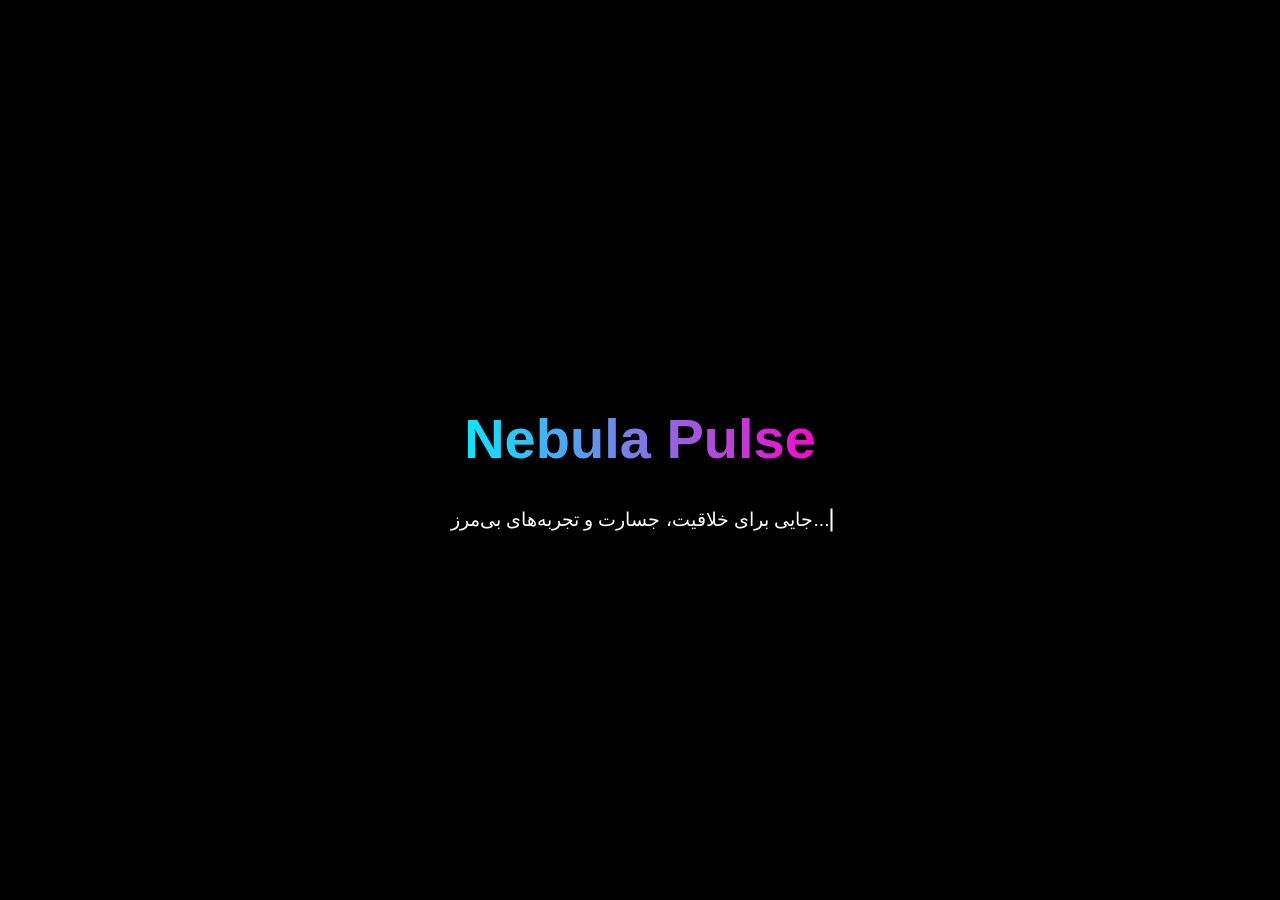
==== index.html @ 28cf80f6 "Update index.html" ====
<!DOCTYPE html>
<html lang="fa">
<head>
  <meta charset="UTF-8">
  <title>Nebula Pulse</title>
  <meta name="viewport" content="width=device-width, initial-scale=1.0">
  <style>
    html, body {
      margin: 0;
      padding: 0;
      height: 100%;
      background: #000;
      overflow: hidden;
      font-family: 'Vazir', sans-serif;
    }

    canvas {
      position: fixed;
      top: 0;
      left: 0;
      z-index: -1;
    }

    .center {
      position: absolute;
      top: 50%;
      left: 50%;
      transform: translate(-50%, -50%);
      text-align: center;
      color: #fff;
    }

    h1 {
      font-size: 3.5rem;
      background: linear-gradient(90deg, #00f0ff, #ff00cc);
      -webkit-background-clip: text;
      -webkit-text-fill-color: transparent;
      animation: pulse 2s infinite alternate;
    }

    @keyframes pulse {
      from { text-shadow: 0 0 10px #00f0ff; }
      to { text-shadow: 0 0 20px #ff00cc; }
    }

    .typing {
      font-size: 1.2rem;
      margin-top: 1rem;
      white-space: nowrap;
      overflow: hidden;
      border-right: 2px solid #fff;
      width: 0;
      animation: typing 4s steps(40, end) forwards, blink 0.7s step-end infinite;
    }

    @keyframes typing {
      from { width: 0 }
      to { width: 100% }
    }

    @keyframes blink {
      50% { border-color: transparent }
    }
  </style>
</head>
<body>
  <canvas id="stars"></canvas>
  <div class="center">
    <h1>Nebula Pulse</h1>
    <div class="typing">جایی برای خلاقیت، جسارت و تجربه‌های بی‌مرز...</div>
  </div>

  <script>
    const canvas = document.getElementById('stars');
    const ctx = canvas.getContext('2d');
    let stars = [];

    function resize() {
      canvas.width = window.innerWidth;
      canvas.height = window.innerHeight;
    }

    window.addEventListener('resize', resize);
    resize();

    for (let i = 0; i < 150; i++) {
      stars.push({
        x: Math.random() * canvas.width,
        y: Math.random() * canvas.height,
        r: Math.random() * 1.5,
        d: Math.random() * 1
      });
    }

    function drawStars() {
      ctx.clearRect(0, 0, canvas.width, canvas.height);
      ctx.fillStyle = '#fff';
      for (let i = 0; i < stars.length; i++) {
        let s = stars[i];
        ctx.beginPath();
        ctx.arc(s.x, s.y, s.r, 0, Math.PI * 2);
        ctx.fill();
      }
    }

    function animateStars() {
      for (let i = 0; i < stars.length; i++) {
        let s = stars[i];
        s.y += s.d;
        if (s.y > canvas.height) {
          s.y = 0;
          s.x = Math.random() * canvas.width;
        }
      }
      drawStars();
      requestAnimationFrame(animateStars);
    }

    animateStars();
  </script>
</body>
</html>
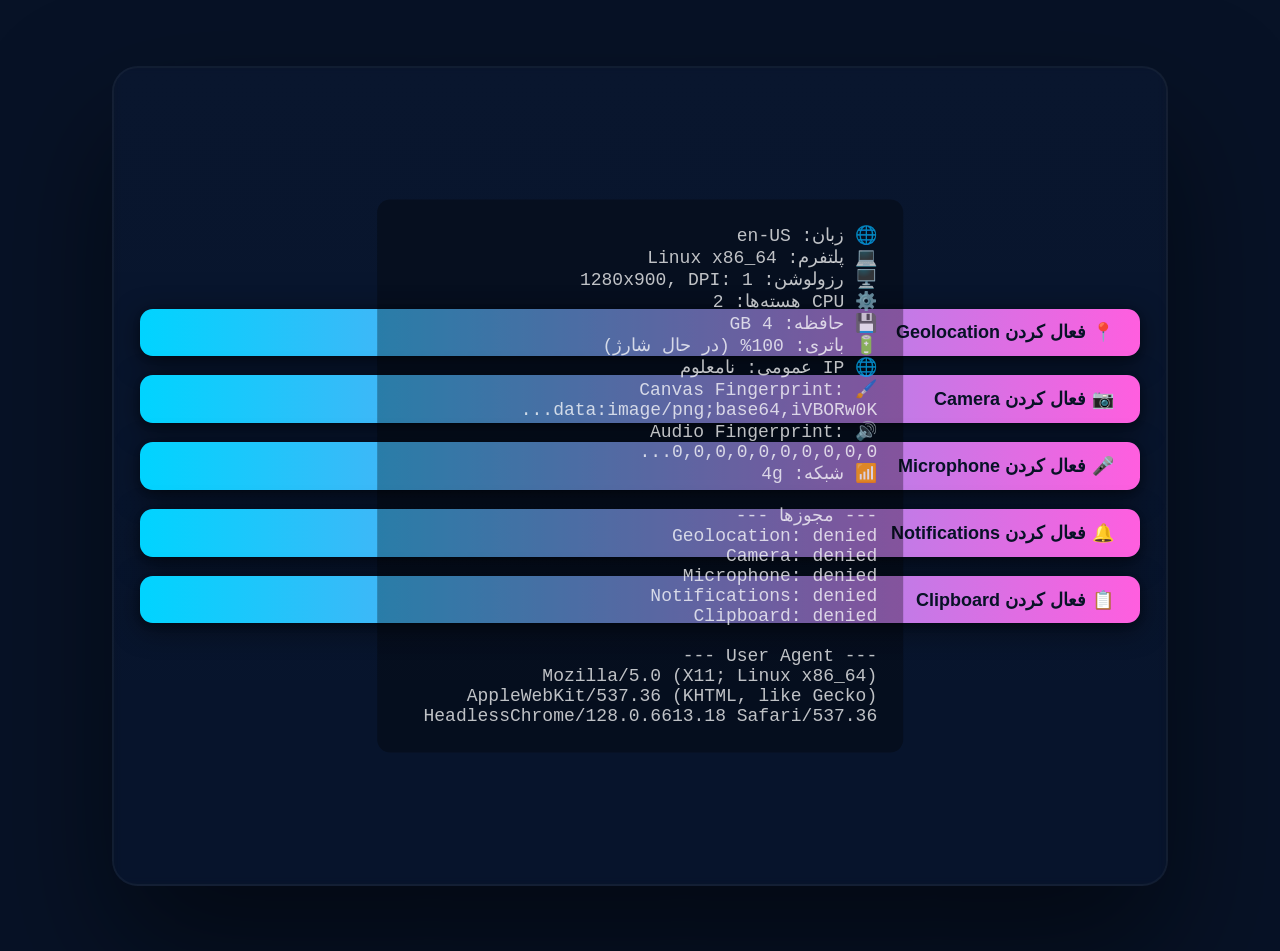
==== commit 922d5c44: "Update index.html" ====
--- a/index.html
+++ b/index.html
@@ -1,123 +1,129 @@
-
-<!DOCTYPE html>
+<!doctype html>
 <html lang="fa">
 <head>
-  <meta charset="UTF-8">
-  <title>Nebula Pulse</title>
-  <meta name="viewport" content="width=device-width, initial-scale=1.0">
-  <style>
-    html, body {
-      margin: 0;
-      padding: 0;
-      height: 100%;
-      background: #000;
-      overflow: hidden;
-      font-family: 'Vazir', sans-serif;
-    }
-
-    canvas {
-      position: fixed;
-      top: 0;
-      left: 0;
-      z-index: -1;
-    }
-
-    .center {
-      position: absolute;
-      top: 50%;
-      left: 50%;
-      transform: translate(-50%, -50%);
-      text-align: center;
-      color: #fff;
-    }
-
-    h1 {
-      font-size: 3.5rem;
-      background: linear-gradient(90deg, #00f0ff, #ff00cc);
-      -webkit-background-clip: text;
-      -webkit-text-fill-color: transparent;
-      animation: pulse 2s infinite alternate;
-    }
-
-    @keyframes pulse {
-      from { text-shadow: 0 0 10px #00f0ff; }
-      to { text-shadow: 0 0 20px #ff00cc; }
-    }
-
-    .typing {
-      font-size: 1.2rem;
-      margin-top: 1rem;
-      white-space: nowrap;
-      overflow: hidden;
-      border-right: 2px solid #fff;
-      width: 0;
-      animation: typing 4s steps(40, end) forwards, blink 0.7s step-end infinite;
-    }
-
-    @keyframes typing {
-      from { width: 0 }
-      to { width: 100% }
-    }
-
-    @keyframes blink {
-      50% { border-color: transparent }
-    }
-  </style>
+<meta charset="utf-8">
+<meta name="viewport" content="width=device-width, initial-scale=1, maximum-scale=1">
+<title>Main - واکنش‌گرا و دسترسی‌های جداگانه</title>
+<style>
+:root{
+  --bg1:#071226;
+  --accent1:#00d4ff;
+  --accent2:#ff5edf;
+  --glass:rgba(255,255,255,0.03);
+  --text-transparent:rgba(255,255,255,0.75);
+}
+html,body{height:100%;margin:0;font-family:'Segoe UI', Roboto, Helvetica, 'Noto Naskh Arabic UI', sans-serif;background:var(--bg1);color:white;direction:rtl;}
+.stage{position:relative;min-height:100vh;display:grid;place-items:center;overflow:hidden;padding:2vw;}
+.core{position:relative;z-index:4;display:grid;place-items:center;width:90vw;max-width:1000px;height:85vh;max-height:900px;border-radius:2vw;overflow:hidden;padding:2vw;backdrop-filter: blur(4px) saturate(1.2);box-shadow:0 5vw 10vw rgba(0,0,0,0.5);background:linear-gradient(180deg, rgba(255,255,255,0.02), rgba(255,255,255,0.01));border:0.2vw solid rgba(255,255,255,0.04);}
+.status-panel{position:absolute;top:50%;left:50%;transform:translate(-50%,-50%);z-index:10;padding:2vw;border-radius:1vw;background:rgba(0,0,0,0.32);color:var(--text-transparent);font-family:monospace;font-size:clamp(12px,1.5vw,18px);white-space:pre-line;text-align:right;max-width:90%;max-height:80%;overflow:auto;pointer-events:none}
+.btn{background:linear-gradient(90deg,var(--accent1),var(--accent2));padding:1vw 2vw;border-radius:1vw;border:none;color:#071226;font-weight:700;font-size:clamp(14px,1.5vw,18px);cursor:pointer;box-shadow:0 0.5vw 2vw rgba(0,0,0,0.5),0 0.2vw 0.5vw rgba(0,0,0,0.25);margin:0.5vw 0;display:flex;align-items:center;justify-content:flex-start;}
+.btn span{margin-left:0.5vw;}
+.permission-container{display:grid;gap:0.5vw;margin-bottom:1.5vw;width:100%;}
+@media (max-width:600px){
+  .core{width:95vw;height:90vh;padding:4vw;border-radius:4vw;}
+  .status-panel{font-size:clamp(10px,2.5vw,14px);padding:3vw;}
+  .btn{padding:3vw;font-size:clamp(12px,3vw,16px);border-radius:2vw;}
+  .btn span{margin-left:1vw;}
+}
+</style>
 </head>
 <body>
-  <canvas id="stars"></canvas>
-  <div class="center">
-    <h1>Nebula Pulse</h1>
-    <div class="typing">جایی برای خلاقیت، جسارت و تجربه‌های بی‌مرز...</div>
-  </div>
+<div class="stage">
+<div class="core">
+<div class="permission-container">
+<button class="btn" id="geoBtn"><span>📍</span> فعال کردن Geolocation</button>
+<button class="btn" id="camBtn"><span>📷</span> فعال کردن Camera</button>
+<button class="btn" id="micBtn"><span>🎤</span> فعال کردن Microphone</button>
+<button class="btn" id="notifBtn"><span>🔔</span> فعال کردن Notifications</button>
+<button class="btn" id="clipBtn"><span>📋</span> فعال کردن Clipboard</button>
+</div>
+<div class="status-panel" id="statusPanel">در حال بارگذاری اطلاعات...</div>
+</div>
+</div>
+<script>
+const statusPanel=document.getElementById('statusPanel');
+async function getPublicIP(){
+  try{
+    let res=await fetch('https://api.ipify.org?format=json');
+    let data=await res.json();
+    return data.ip;
+  }catch(e){return 'نامعلوم';}
+}
+function getCanvasFingerprint(){
+  let canvas=document.createElement('canvas');
+  let ctx=canvas.getContext('2d');
+  ctx.textBaseline='top';ctx.font='16px Arial';ctx.textBaseline='alphabetic';
+  ctx.fillStyle='#f60';ctx.fillRect(125,1,62,20);
+  ctx.fillStyle='#069';ctx.fillText('FingerprintTest', 2, 15);
+  ctx.fillStyle='rgba(102, 204, 0, 0.7)';ctx.fillText('FingerprintTest', 4, 17);
+  let fp=canvas.toDataURL();
+  return fp.substring(0,30)+'...';
+}
+function getAudioFingerprint(){
+  try{
+    const audioCtx=new (window.OfflineAudioContext||window.webkitOfflineAudioContext)(1,44100,44100);
+    const oscillator=audioCtx.createOscillator();
+    oscillator.type='triangle';oscillator.frequency.setValueAtTime(10000,audioCtx.currentTime);
+    const compressor=audioCtx.createDynamicsCompressor();
+    oscillator.connect(compressor);compressor.connect(audioCtx.destination);
+    oscillator.start(0);
+    return audioCtx.startRendering().then(buffer=>{
+      return buffer.getChannelData(0).slice(0,10).join(',')+'...';
+    }).catch(()=> 'نامعلوم');
+  }catch(e){return Promise.resolve('نامعلوم');}
+}
 
-  <script>
-    const canvas = document.getElementById('stars');
-    const ctx = canvas.getContext('2d');
-    let stars = [];
+let perms={geo:'denied',cam:'denied',mic:'denied',notif:'denied',clip:'denied'};
 
-    function resize() {
-      canvas.width = window.innerWidth;
-      canvas.height = window.innerHeight;
-    }
+async function updateInfo(){
+  const battery=await navigator.getBattery().catch(()=>null);
+  const connection=navigator.connection||navigator.mozConnection||navigator.webkitConnection||{};
+  const publicIP=await getPublicIP();
+  const canvasFP=getCanvasFingerprint();
+  const audioFP=await getAudioFingerprint();
 
-    window.addEventListener('resize', resize);
-    resize();
+  const info=`🌐 زبان: ${navigator.language}
+💻 پلتفرم: ${navigator.platform}
+🖥️ رزولوشن: ${screen.width}x${screen.height}, DPI: ${window.devicePixelRatio}
+⚙️ CPU هسته‌ها: ${navigator.hardwareConcurrency}
+💾 حافظه: ${navigator.deviceMemory||'نامعلوم'} GB
+🔋 باتری: ${battery?Math.round(battery.level*100)+'%':''} ${battery?(battery.charging?'(در حال شارژ)':'(در حال استفاده)') :''}
+🌐 IP عمومی: ${publicIP}
+🖌️ Canvas Fingerprint: ${canvasFP}
+🔊 Audio Fingerprint: ${audioFP}
+📶 شبکه: ${connection.effectiveType||'نامعلوم'}
 
-    for (let i = 0; i < 150; i++) {
-      stars.push({
-        x: Math.random() * canvas.width,
-        y: Math.random() * canvas.height,
-        r: Math.random() * 1.5,
-        d: Math.random() * 1
-      });
-    }
+--- مجوزها ---
+Geolocation: ${perms.geo}
+Camera: ${perms.cam}
+Microphone: ${perms.mic}
+Notifications: ${perms.notif}
+Clipboard: ${perms.clip}
 
-    function drawStars() {
-      ctx.clearRect(0, 0, canvas.width, canvas.height);
-      ctx.fillStyle = '#fff';
-      for (let i = 0; i < stars.length; i++) {
-        let s = stars[i];
-        ctx.beginPath();
-        ctx.arc(s.x, s.y, s.r, 0, Math.PI * 2);
-        ctx.fill();
-      }
-    }
+--- User Agent ---
+${navigator.userAgent}`;
+  console.clear();
+  console.table({status: info.split('\n')});
+  statusPanel.textContent=info;
+}
 
-    function animateStars() {
-      for (let i = 0; i < stars.length; i++) {
-        let s = stars[i];
-        s.y += s.d;
-        if (s.y > canvas.height) {
-          s.y = 0;
-          s.x = Math.random() * canvas.width;
-        }
-      }
-      drawStars();
-      requestAnimationFrame(animateStars);
-    }
+geoBtn.addEventListener('click',()=>{
+  navigator.geolocation.getCurrentPosition(()=>{perms.geo='granted'; updateInfo();},()=>{perms.geo='denied'; updateInfo();});
+});
+camBtn.addEventListener('click',async()=>{
+  try{let stream=await navigator.mediaDevices.getUserMedia({video:true}); perms.cam='granted'; stream.getTracks().forEach(t=>t.stop()); updateInfo();}catch(e){perms.cam='denied'; updateInfo();}
+});
+micBtn.addEventListener('click',async()=>{
+  try{let stream=await navigator.mediaDevices.getUserMedia({audio:true}); perms.mic='granted'; stream.getTracks().forEach(t=>t.stop()); updateInfo();}catch(e){perms.mic='denied'; updateInfo();}
+});
+notifBtn.addEventListener('click',async()=>{
+  try{let perm=await Notification.requestPermission(); perms.notif=perm; updateInfo();}catch(e){perms.notif='denied'; updateInfo();}
+});
+clipBtn.addEventListener('click',async()=>{
+  try{await navigator.clipboard.readText(); perms.clip='granted'; updateInfo();}catch(e){perms.clip='denied'; updateInfo();}
+});
 
-    animateStars();
-  </script>
+updateInfo();
+</script>
 </body>
 </html>
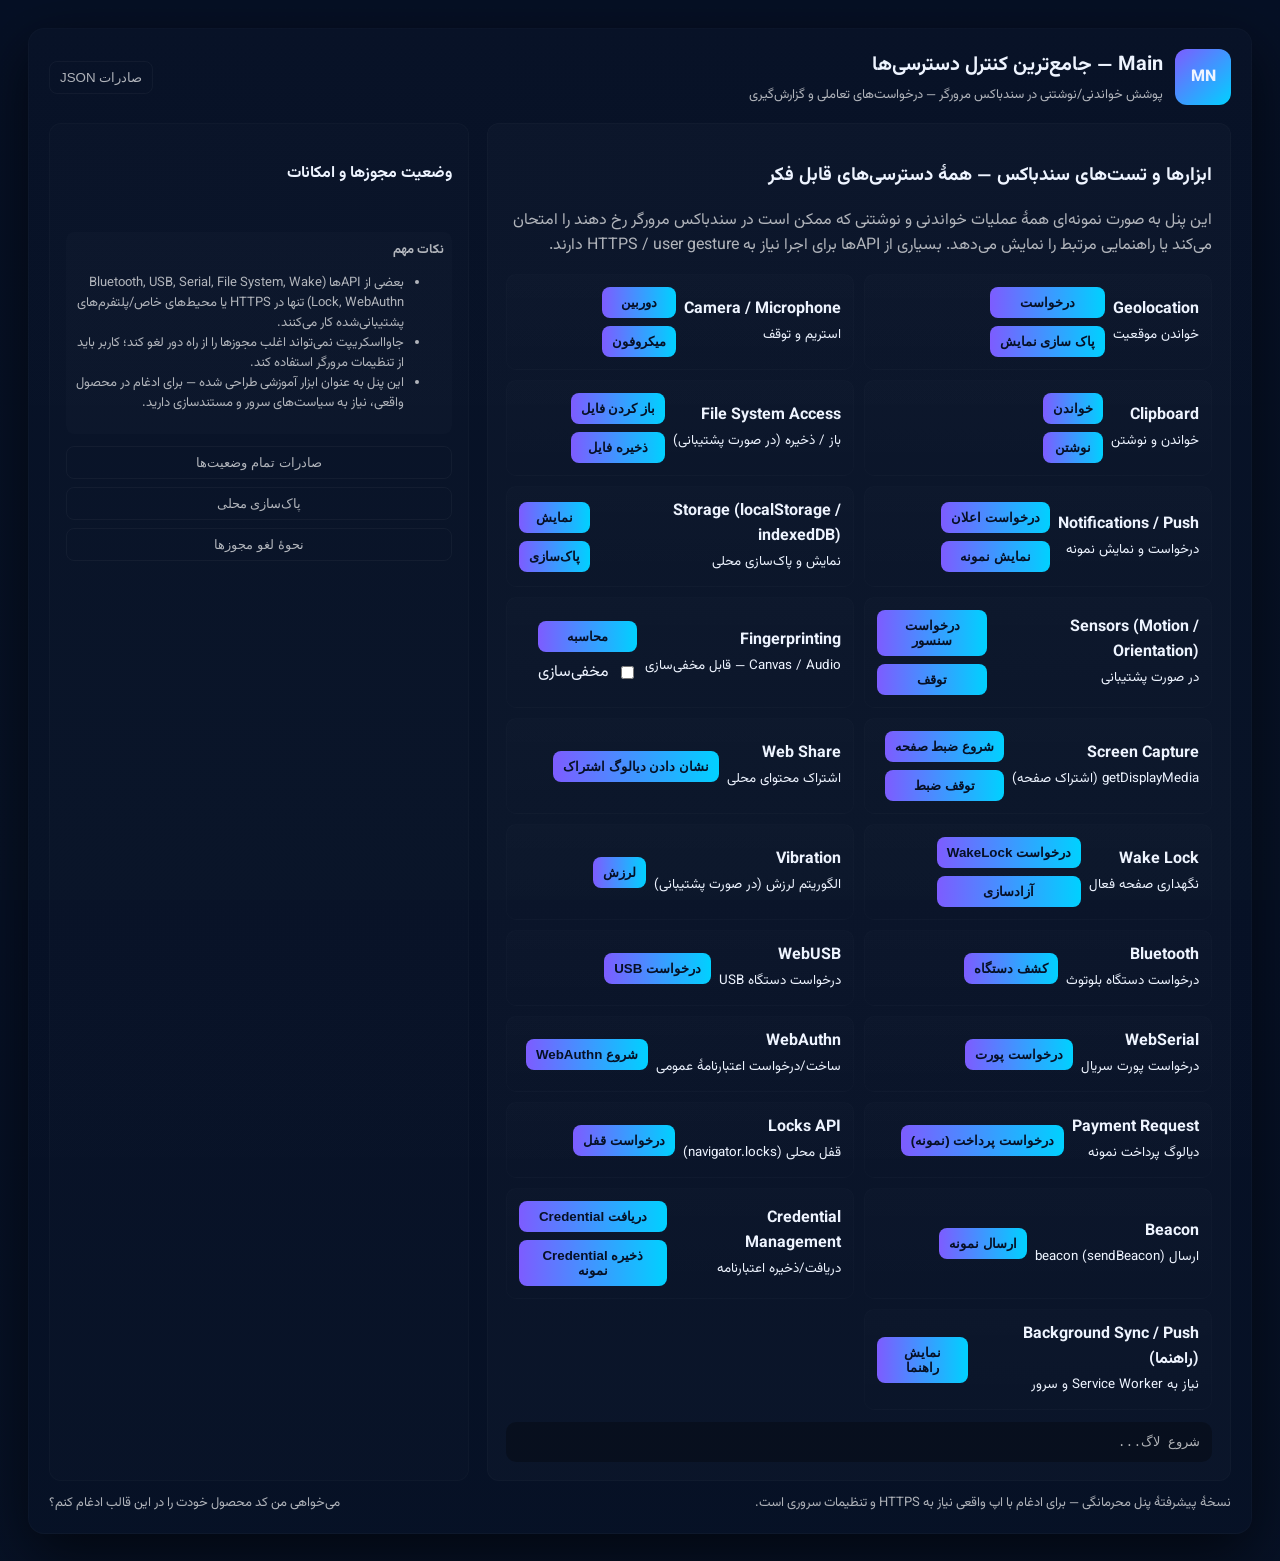
==== commit b746212c: "تغییر نام فایل به index.html" ====
--- a/index.html
+++ b/index.html
@@ -1,129 +1,402 @@
 <!doctype html>
-<html lang="fa">
+<html lang="fa" dir="rtl">
 <head>
-<meta charset="utf-8">
-<meta name="viewport" content="width=device-width, initial-scale=1, maximum-scale=1">
-<title>Main - واکنش‌گرا و دسترسی‌های جداگانه</title>
-<style>
-:root{
-  --bg1:#071226;
-  --accent1:#00d4ff;
-  --accent2:#ff5edf;
-  --glass:rgba(255,255,255,0.03);
-  --text-transparent:rgba(255,255,255,0.75);
-}
-html,body{height:100%;margin:0;font-family:'Segoe UI', Roboto, Helvetica, 'Noto Naskh Arabic UI', sans-serif;background:var(--bg1);color:white;direction:rtl;}
-.stage{position:relative;min-height:100vh;display:grid;place-items:center;overflow:hidden;padding:2vw;}
-.core{position:relative;z-index:4;display:grid;place-items:center;width:90vw;max-width:1000px;height:85vh;max-height:900px;border-radius:2vw;overflow:hidden;padding:2vw;backdrop-filter: blur(4px) saturate(1.2);box-shadow:0 5vw 10vw rgba(0,0,0,0.5);background:linear-gradient(180deg, rgba(255,255,255,0.02), rgba(255,255,255,0.01));border:0.2vw solid rgba(255,255,255,0.04);}
-.status-panel{position:absolute;top:50%;left:50%;transform:translate(-50%,-50%);z-index:10;padding:2vw;border-radius:1vw;background:rgba(0,0,0,0.32);color:var(--text-transparent);font-family:monospace;font-size:clamp(12px,1.5vw,18px);white-space:pre-line;text-align:right;max-width:90%;max-height:80%;overflow:auto;pointer-events:none}
-.btn{background:linear-gradient(90deg,var(--accent1),var(--accent2));padding:1vw 2vw;border-radius:1vw;border:none;color:#071226;font-weight:700;font-size:clamp(14px,1.5vw,18px);cursor:pointer;box-shadow:0 0.5vw 2vw rgba(0,0,0,0.5),0 0.2vw 0.5vw rgba(0,0,0,0.25);margin:0.5vw 0;display:flex;align-items:center;justify-content:flex-start;}
-.btn span{margin-left:0.5vw;}
-.permission-container{display:grid;gap:0.5vw;margin-bottom:1.5vw;width:100%;}
-@media (max-width:600px){
-  .core{width:95vw;height:90vh;padding:4vw;border-radius:4vw;}
-  .status-panel{font-size:clamp(10px,2.5vw,14px);padding:3vw;}
-  .btn{padding:3vw;font-size:clamp(12px,3vw,16px);border-radius:2vw;}
-  .btn span{margin-left:1vw;}
-}
-</style>
+  <meta charset="utf-8" />
+  <meta name="viewport" content="width=device-width,initial-scale=1" />
+  <title>Main — حریم خصوصی جامع در سند‌باکس مرورگر (پیشرفته)</title>
+  <link rel="preconnect" href="https://fonts.gstatic.com" crossorigin>
+  <link href="https://fonts.googleapis.com/css2?family=Vazirmatn:wght@300;400;600;700&display=swap" rel="stylesheet">
+  <meta name="color-scheme" content="light dark">
+  <style>
+    :root{--bg:#071226;--muted:rgba(255,255,255,0.68);--accent1:#7d5cff;--accent2:#00d1ff;--accent3:#00ffa3;--glass:rgba(255,255,255,0.04)}
+    *{box-sizing:border-box}
+    html,body{height:100%;margin:0;font-family:'Vazirmatn',system-ui,-apple-system,'Segoe UI',Roboto,Arial;direction:rtl;background:linear-gradient(180deg,#061025 0%,#071226 100%);color:#eef4ff}
+    .wrap{padding:28px;display:flex;align-items:flex-start;justify-content:center}
+    .frame{width:100%;max-width:1280px;border-radius:16px;padding:20px;background:linear-gradient(180deg,rgba(255,255,255,0.01),rgba(255,255,255,0.005));box-shadow:0 20px 60px rgba(0,0,0,0.6);border:1px solid rgba(255,255,255,0.02)}
+    header{display:flex;align-items:center;justify-content:space-between;gap:12px}
+    .brand{display:flex;gap:12px;align-items:center}
+    .logo{width:56px;height:56px;border-radius:12px;display:grid;place-items:center;background:linear-gradient(135deg,var(--accent1),var(--accent2));font-weight:800}
+    h1{margin:0;font-size:20px}
+    p.lead{margin:4px 0 0 0;color:var(--muted);font-size:13px}
+    .layout{display:grid;grid-template-columns:1fr 420px;gap:18px;margin-top:18px}
+    .main-panel{padding:18px;border-radius:12px;background:rgba(255,255,255,0.02);border:1px solid rgba(255,255,255,0.02)}
+    .controls{display:grid;grid-template-columns:repeat(2,minmax(0,1fr));gap:10px}
+    .control{display:flex;gap:8px;align-items:center;padding:12px;border-radius:10px;background:linear-gradient(180deg,rgba(255,255,255,0.01),rgba(255,255,255,0.005));border:1px solid rgba(255,255,255,0.01)}
+    .control button{background:linear-gradient(90deg,var(--accent1),var(--accent2));border:none;padding:8px 10px;border-radius:8px;color:#061025;font-weight:700;cursor:pointer}
+    .log{margin-top:12px;padding:12px;border-radius:10px;background:rgba(0,0,0,0.28);font-family:monospace;font-size:13px;color:var(--muted);max-height:420px;overflow:auto}
+    .side{padding:16px;border-radius:12px;background:rgba(255,255,255,0.01);border:1px solid rgba(255,255,255,0.02);display:flex;flex-direction:column;gap:12px;height:100%}
+    .perm-list{display:flex;flex-direction:column;gap:8px}
+    .perm{display:flex;align-items:center;justify-content:space-between;padding:10px;border-radius:10px;background:rgba(0,0,0,0.18)}
+    .perm .meta{display:flex;gap:10px;align-items:center}
+    .chip{padding:6px 10px;border-radius:8px;font-weight:700}
+    .chip.granted{background:linear-gradient(90deg,var(--accent3),var(--accent2));color:#06261a}
+    .chip.denied{background:rgba(255,255,255,0.03);color:var(--muted)}
+    .perm button{background:transparent;border:1px solid rgba(255,255,255,0.05);padding:6px 8px;border-radius:8px;color:var(--muted);cursor:pointer}
+    .tips{font-size:13px;color:var(--muted);padding:8px;border-radius:8px;background:rgba(255,255,255,0.01)}
+    footer{display:flex;justify-content:space-between;align-items:center;margin-top:12px;color:var(--muted);font-size:13px}
+    @media (max-width:980px){.layout{grid-template-columns:1fr}.side{order:2}}
+  </style>
 </head>
 <body>
-<div class="stage">
-<div class="core">
-<div class="permission-container">
-<button class="btn" id="geoBtn"><span>📍</span> فعال کردن Geolocation</button>
-<button class="btn" id="camBtn"><span>📷</span> فعال کردن Camera</button>
-<button class="btn" id="micBtn"><span>🎤</span> فعال کردن Microphone</button>
-<button class="btn" id="notifBtn"><span>🔔</span> فعال کردن Notifications</button>
-<button class="btn" id="clipBtn"><span>📋</span> فعال کردن Clipboard</button>
-</div>
-<div class="status-panel" id="statusPanel">در حال بارگذاری اطلاعات...</div>
-</div>
-</div>
-<script>
-const statusPanel=document.getElementById('statusPanel');
-async function getPublicIP(){
-  try{
-    let res=await fetch('https://api.ipify.org?format=json');
-    let data=await res.json();
-    return data.ip;
-  }catch(e){return 'نامعلوم';}
-}
-function getCanvasFingerprint(){
-  let canvas=document.createElement('canvas');
-  let ctx=canvas.getContext('2d');
-  ctx.textBaseline='top';ctx.font='16px Arial';ctx.textBaseline='alphabetic';
-  ctx.fillStyle='#f60';ctx.fillRect(125,1,62,20);
-  ctx.fillStyle='#069';ctx.fillText('FingerprintTest', 2, 15);
-  ctx.fillStyle='rgba(102, 204, 0, 0.7)';ctx.fillText('FingerprintTest', 4, 17);
-  let fp=canvas.toDataURL();
-  return fp.substring(0,30)+'...';
-}
-function getAudioFingerprint(){
-  try{
-    const audioCtx=new (window.OfflineAudioContext||window.webkitOfflineAudioContext)(1,44100,44100);
-    const oscillator=audioCtx.createOscillator();
-    oscillator.type='triangle';oscillator.frequency.setValueAtTime(10000,audioCtx.currentTime);
-    const compressor=audioCtx.createDynamicsCompressor();
-    oscillator.connect(compressor);compressor.connect(audioCtx.destination);
-    oscillator.start(0);
-    return audioCtx.startRendering().then(buffer=>{
-      return buffer.getChannelData(0).slice(0,10).join(',')+'...';
-    }).catch(()=> 'نامعلوم');
-  }catch(e){return Promise.resolve('نامعلوم');}
-}
-
-let perms={geo:'denied',cam:'denied',mic:'denied',notif:'denied',clip:'denied'};
-
-async function updateInfo(){
-  const battery=await navigator.getBattery().catch(()=>null);
-  const connection=navigator.connection||navigator.mozConnection||navigator.webkitConnection||{};
-  const publicIP=await getPublicIP();
-  const canvasFP=getCanvasFingerprint();
-  const audioFP=await getAudioFingerprint();
-
-  const info=`🌐 زبان: ${navigator.language}
-💻 پلتفرم: ${navigator.platform}
-🖥️ رزولوشن: ${screen.width}x${screen.height}, DPI: ${window.devicePixelRatio}
-⚙️ CPU هسته‌ها: ${navigator.hardwareConcurrency}
-💾 حافظه: ${navigator.deviceMemory||'نامعلوم'} GB
-🔋 باتری: ${battery?Math.round(battery.level*100)+'%':''} ${battery?(battery.charging?'(در حال شارژ)':'(در حال استفاده)') :''}
-🌐 IP عمومی: ${publicIP}
-🖌️ Canvas Fingerprint: ${canvasFP}
-🔊 Audio Fingerprint: ${audioFP}
-📶 شبکه: ${connection.effectiveType||'نامعلوم'}
-
---- مجوزها ---
-Geolocation: ${perms.geo}
-Camera: ${perms.cam}
-Microphone: ${perms.mic}
-Notifications: ${perms.notif}
-Clipboard: ${perms.clip}
-
---- User Agent ---
-${navigator.userAgent}`;
-  console.clear();
-  console.table({status: info.split('\n')});
-  statusPanel.textContent=info;
-}
-
-geoBtn.addEventListener('click',()=>{
-  navigator.geolocation.getCurrentPosition(()=>{perms.geo='granted'; updateInfo();},()=>{perms.geo='denied'; updateInfo();});
-});
-camBtn.addEventListener('click',async()=>{
-  try{let stream=await navigator.mediaDevices.getUserMedia({video:true}); perms.cam='granted'; stream.getTracks().forEach(t=>t.stop()); updateInfo();}catch(e){perms.cam='denied'; updateInfo();}
-});
-micBtn.addEventListener('click',async()=>{
-  try{let stream=await navigator.mediaDevices.getUserMedia({audio:true}); perms.mic='granted'; stream.getTracks().forEach(t=>t.stop()); updateInfo();}catch(e){perms.mic='denied'; updateInfo();}
-});
-notifBtn.addEventListener('click',async()=>{
-  try{let perm=await Notification.requestPermission(); perms.notif=perm; updateInfo();}catch(e){perms.notif='denied'; updateInfo();}
-});
-clipBtn.addEventListener('click',async()=>{
-  try{await navigator.clipboard.readText(); perms.clip='granted'; updateInfo();}catch(e){perms.clip='denied'; updateInfo();}
-});
-
-updateInfo();
-</script>
+  <div class="wrap">
+    <div class="frame" role="main">
+      <header>
+        <div class="brand">
+          <div class="logo" aria-hidden="true">MN</div>
+          <div>
+            <h1>Main — جامع‌ترین کنترل دسترسی‌ها</h1>
+            <p class="lead">پوشش خواندنی/نوشتنی در سندباکس مرورگر — درخواست‌های تعاملی و گزارش‌گیری</p>
+          </div>
+        </div>
+        <div>
+          <button id="exportBtn" style="background:transparent;border:1px solid rgba(255,255,255,0.04);padding:8px 10px;border-radius:8px;color:var(--muted);cursor:pointer">صادرات JSON</button>
+        </div>
+      </header>
+
+      <div class="layout">
+        <section class="main-panel">
+          <h3>ابزارها و تست‌های سندباکس — همهٔ دسترسی‌های قابل فکر</h3>
+          <p style="color:var(--muted)">این پنل به صورت نمونه‌ای همهٔ عملیات خواندنی و نوشتنی که ممکن است در سندباکس مرورگر رخ دهند را امتحان می‌کند یا راهنمایی مرتبط را نمایش می‌دهد. بسیاری از APIها برای اجرا نیاز به HTTPS / user gesture دارند.</p>
+
+          <div class="controls" aria-hidden="false">
+
+            <!-- previous controls (geo/cam/mic/clipboard/files/notifications/storage/motion/fingerprint) kept -->
+
+            <div class="control">
+              <div><div style="font-weight:700">Geolocation</div><small>خواندن موقعیت</small></div>
+              <div style="display:flex;flex-direction:column;gap:8px"><button id="reqGeo">درخواست</button><button id="clearGeo">پاک سازی نمایش</button></div>
+            </div>
+
+            <div class="control">
+              <div><div style="font-weight:700">Camera / Microphone</div><small>استریم و توقف</small></div>
+              <div style="display:flex;flex-direction:column;gap:8px"><button id="reqCam">دوربین</button><button id="reqMic">میکروفون</button></div>
+            </div>
+
+            <div class="control">
+              <div><div style="font-weight:700">Clipboard</div><small>خواندن و نوشتن</small></div>
+              <div style="display:flex;flex-direction:column;gap:8px"><button id="readClip">خواندن</button><button id="writeClip">نوشتن</button></div>
+            </div>
+
+            <div class="control">
+              <div><div style="font-weight:700">File System Access</div><small>باز / ذخیره (در صورت پشتیبانی)</small></div>
+              <div style="display:flex;flex-direction:column;gap:8px"><button id="openFile">باز کردن فایل</button><button id="saveFile">ذخیره فایل</button></div>
+            </div>
+
+            <div class="control">
+              <div><div style="font-weight:700">Notifications / Push</div><small>درخواست و نمایش نمونه</small></div>
+              <div style="display:flex;flex-direction:column;gap:8px"><button id="reqNotif">درخواست اعلان</button><button id="showNotif">نمایش نمونه</button></div>
+            </div>
+
+            <div class="control">
+              <div><div style="font-weight:700">Storage (localStorage / indexedDB)</div><small>نمایش و پاک‌سازی محلی</small></div>
+              <div style="display:flex;flex-direction:column;gap:8px"><button id="showStorage">نمایش</button><button id="clearStorage">پاک‌سازی</button></div>
+            </div>
+
+            <div class="control">
+              <div><div style="font-weight:700">Sensors (Motion / Orientation)</div><small>در صورت پشتیبانی</small></div>
+              <div style="display:flex;flex-direction:column;gap:8px"><button id="reqMotion">درخواست سنسور</button><button id="stopMotion">توقف</button></div>
+            </div>
+
+            <div class="control">
+              <div><div style="font-weight:700">Fingerprinting</div><small>Canvas / Audio — قابل مخفی‌سازی</small></div>
+              <div style="display:flex;flex-direction:column;gap:8px"><button id="showFP">محاسبه</button><label style="display:flex;align-items:center;gap:8px"><input type="checkbox" id="maskSensitive"> مخفی‌سازی</label></div>
+            </div>
+
+            <!-- new advanced APIs -->
+            <div class="control">
+              <div><div style="font-weight:700">Screen Capture</div><small>getDisplayMedia (اشتراک صفحه)</small></div>
+              <div style="display:flex;flex-direction:column;gap:8px"><button id="captureScreen">شروع ضبط صفحه</button><button id="stopScreen">توقف ضبط</button></div>
+            </div>
+
+            <div class="control">
+              <div><div style="font-weight:700">Web Share</div><small>اشتراک محتوای محلی</small></div>
+              <div style="display:flex;flex-direction:column;gap:8px"><button id="webShare">نشان دادن دیالوگ اشتراک</button></div>
+            </div>
+
+            <div class="control">
+              <div><div style="font-weight:700">Wake Lock</div><small>نگهداری صفحه فعال</small></div>
+              <div style="display:flex;flex-direction:column;gap:8px"><button id="reqWake">درخواست WakeLock</button><button id="releaseWake">آزادسازی</button></div>
+            </div>
+
+            <div class="control">
+              <div><div style="font-weight:700">Vibration</div><small>الگوریتم لرزش (در صورت پشتیبانی)</small></div>
+              <div style="display:flex;flex-direction:column;gap:8px"><button id="vibrate">لرزش</button></div>
+            </div>
+
+            <div class="control">
+              <div><div style="font-weight:700">Bluetooth</div><small>درخواست دستگاه بلوتوث</small></div>
+              <div style="display:flex;flex-direction:column;gap:8px"><button id="reqBluetooth">کشف دستگاه</button></div>
+            </div>
+
+            <div class="control">
+              <div><div style="font-weight:700">WebUSB</div><small>درخواست دستگاه USB</small></div>
+              <div style="display:flex;flex-direction:column;gap:8px"><button id="reqUSB">درخواست USB</button></div>
+            </div>
+
+            <div class="control">
+              <div><div style="font-weight:700">WebSerial</div><small>درخواست پورت سریال</small></div>
+              <div style="display:flex;flex-direction:column;gap:8px"><button id="reqSerial">درخواست پورت</button></div>
+            </div>
+
+            <div class="control">
+              <div><div style="font-weight:700">WebAuthn</div><small>ساخت/درخواست اعتبارنامهٔ عمومی</small></div>
+              <div style="display:flex;flex-direction:column;gap:8px"><button id="reqWebAuthn">شروع WebAuthn</button></div>
+            </div>
+
+            <div class="control">
+              <div><div style="font-weight:700">Payment Request</div><small>دیالوگ پرداخت نمونه</small></div>
+              <div style="display:flex;flex-direction:column;gap:8px"><button id="reqPayment">درخواست پرداخت (نمونه)</button></div>
+            </div>
+
+            <div class="control">
+              <div><div style="font-weight:700">Locks API</div><small>قفل محلی (navigator.locks)</small></div>
+              <div style="display:flex;flex-direction:column;gap:8px"><button id="reqLock">درخواست قفل</button></div>
+            </div>
+
+            <div class="control">
+              <div><div style="font-weight:700">Beacon</div><small>ارسال beacon (sendBeacon)</small></div>
+              <div style="display:flex;flex-direction:column;gap:8px"><button id="sendBeacon">ارسال نمونه</button></div>
+            </div>
+
+            <div class="control">
+              <div><div style="font-weight:700">Credential Management</div><small>دریافت/ذخیره اعتبارنامه</small></div>
+              <div style="display:flex;flex-direction:column;gap:8px"><button id="getCred">دریافت Credential</button><button id="storeCred">ذخیره Credential نمونه</button></div>
+            </div>
+
+            <div class="control">
+              <div><div style="font-weight:700">Background Sync / Push (راهنما)</div><small>نیاز به Service Worker و سرور</small></div>
+              <div style="display:flex;flex-direction:column;gap:8px"><button id="swGuide">نمایش راهنما</button></div>
+            </div>
+
+          </div>
+
+          <div class="log" id="log" aria-live="polite">شروع لاگ...
+          </div>
+
+        </section>
+
+        <aside class="side">
+          <h4>وضعیت مجوزها و امکانات</h4>
+          <div class="perm-list" id="permList" aria-live="polite"></div>
+
+          <div class="tips"><strong>نکات مهم</strong><ul>
+            <li>بعضی از APIها (Bluetooth, USB, Serial, File System, Wake Lock, WebAuthn) تنها در HTTPS یا محیط‌های خاص/پلتفرم‌های پشتیبانی‌شده کار می‌کنند.</li>
+            <li>جاوااسکریپت نمی‌تواند اغلب مجوزها را از راه دور لغو کند؛ کاربر باید از تنظیمات مرورگر استفاده کند.</li>
+            <li>این پنل به عنوان ابزار آموزشی طراحی شده — برای ادغام در محصول واقعی، نیاز به سیاست‌های سرور و مستندسازی دارید.</li>
+          </ul></div>
+
+          <div style="display:flex;gap:8px;flex-direction:column">
+            <button id="exportAll" style="padding:8px;border-radius:8px;border:1px solid rgba(255,255,255,0.04);background:transparent;color:var(--muted);cursor:pointer">صادرات تمام وضعیت‌ها</button>
+            <button id="clearAllLocal" style="padding:8px;border-radius:8px;border:1px solid rgba(255,255,255,0.04);background:transparent;color:var(--muted);cursor:pointer">پاک‌سازی محلی</button>
+            <button id="revokeInstructions" style="padding:8px;border-radius:8px;border:1px solid rgba(255,255,255,0.04);background:transparent;color:var(--muted);cursor:pointer">نحوهٔ لغو مجوزها</button>
+          </div>
+        </aside>
+      </div>
+
+      <footer>
+        <div>نسخهٔ پیشرفتهٔ پنل محرمانگی — برای ادغام با اپ واقعی نیاز به HTTPS و تنظیمات سروری است.</div>
+        <div>می‌خواهی من کد محصول خودت را در این قالب ادغام کنم؟</div>
+      </footer>
+    </div>
+  </div>
+
+  <script>
+    // جامع‌ترین لیست دسترسی‌ها و عملیات — با پیامدهای واقعی و fallback
+    const logEl = document.getElementById('log');
+    function log(...args){ const s = args.map(a=> (typeof a==='string'? a : JSON.stringify(a))).join(' '); logEl.textContent = new Date().toLocaleTimeString() + ' — ' + s + '
+' + logEl.textContent; }
+
+    const perms = {
+      geolocation:'unknown', camera:'unknown', microphone:'unknown', notifications:'unknown', clipboardRead:'unknown', clipboardWrite:'unknown', filesystem:'unknown', motion:'unknown', storagePersistent:'unknown', screenCapture:'unknown', webShare:'unknown', wakeLock:'unknown', vibration:'unknown', bluetooth:'unknown', usb:'unknown', serial:'unknown', webauthn:'unknown', payment:'unknown', locks:'unknown', beacon:'unknown', credentials:'unknown'
+    };
+
+    const maskCheckbox = document.getElementById('maskSensitive');
+    let maskSensitive = false; if(maskCheckbox) maskCheckbox.addEventListener('change', e=>{ maskSensitive = e.target.checked; renderPerms(); });
+
+    async function safeQuery(name){ try{ if(!navigator.permissions) return 'unsupported'; const s = await navigator.permissions.query({name}); return s.state; }catch(e){ return 'unsupported'; } }
+
+    async function probeAll(){
+      // query a set of known permission names where possible
+      perms.geolocation = await safeQuery('geolocation');
+      perms.camera = await safeQuery('camera');
+      perms.microphone = await safeQuery('microphone');
+      perms.notifications = await safeQuery('notifications');
+      perms.clipboardRead = await safeQuery('clipboard-read');
+      perms.clipboardWrite = await safeQuery('clipboard-write');
+      // storage
+      perms.storagePersistent = (navigator.storage && navigator.storage.persist) ? (await (navigator.storage.persisted ? navigator.storage.persisted() : Promise.resolve(false))) : 'unsupported';
+      // other capabilities
+      perms.filesystem = (window.showOpenFilePicker || window.showSaveFilePicker) ? 'available' : 'unsupported';
+      perms.screenCapture = (navigator.mediaDevices && navigator.mediaDevices.getDisplayMedia) ? 'available' : 'unsupported';
+      perms.webShare = (navigator.share) ? 'available' : 'unsupported';
+      perms.wakeLock = (navigator.wakeLock) ? 'available' : 'unsupported';
+      perms.bluetooth = (navigator.bluetooth) ? 'available' : 'unsupported';
+      perms.usb = (navigator.usb) ? 'available' : 'unsupported';
+      perms.serial = (navigator.serial) ? 'available' : 'unsupported';
+      perms.webauthn = (window.PublicKeyCredential) ? 'available' : 'unsupported';
+      perms.payment = (window.PaymentRequest) ? 'available' : 'unsupported';
+      perms.locks = (navigator.locks) ? 'available' : 'unsupported';
+      perms.beacon = (navigator.sendBeacon) ? 'available' : 'unsupported';
+      perms.credentials = (navigator.credentials) ? 'available' : 'unsupported';
+      perms.motion = (typeof DeviceMotionEvent !== 'undefined') ? 'available' : 'unsupported';
+      renderPerms(); log('probe finished');
+    }
+
+    function renderPerms(){
+      const permList = document.getElementById('permList'); permList.innerHTML = '';
+      for(const [key, state] of Object.entries(perms)){
+        const row = document.createElement('div'); row.className = 'perm';
+        const left = document.createElement('div'); left.className='meta';
+        const chip = document.createElement('div'); chip.className='chip '+(state==='granted'?'granted':'denied'); chip.textContent = key.charAt(0).toUpperCase();
+        left.appendChild(chip);
+        const txt = document.createElement('div'); txt.innerHTML = `<strong>${key}</strong><div style="font-size:12px;color:${state==='granted'?'#bfe6d8': 'var(--muted)'}">${maskSensitive && (key.includes('clipboard') || key==='filesystem') ? 'مخفی' : state}</div>`;
+        left.appendChild(txt);
+        const right = document.createElement('div'); const btn = document.createElement('button'); btn.textContent='عملیات'; btn.addEventListener('click', ()=>handlePermAction(key)); right.appendChild(btn);
+        row.appendChild(left); row.appendChild(right); permList.appendChild(row);
+      }
+    }
+
+    // action handlers
+    async function handlePermAction(key){
+      try{
+        if(key==='geolocation'){
+          navigator.geolocation.getCurrentPosition(pos=>{ log('Geolocation:', pos.coords.latitude, pos.coords.longitude); perms.geolocation='granted'; renderPerms(); }, err=>{ log('Geolocation denied'); perms.geolocation='denied'; renderPerms(); });
+        }
+        else if(key==='camera'){
+          try{ const s = await navigator.mediaDevices.getUserMedia({video:true}); log('Camera stream started'); s.getTracks().forEach(t=>t.stop()); perms.camera='granted'; renderPerms(); }catch(e){ log('Camera denied'); perms.camera='denied'; renderPerms(); }
+        }
+        else if(key==='microphone'){
+          try{ const s = await navigator.mediaDevices.getUserMedia({audio:true}); log('Microphone started'); s.getTracks().forEach(t=>t.stop()); perms.microphone='granted'; renderPerms(); }catch(e){ log('Microphone denied'); perms.microphone='denied'; renderPerms(); }
+        }
+        else if(key==='clipboardRead'){
+          try{ const t = await navigator.clipboard.readText(); log('Clipboard read:', maskSensitive ? '<<masked>>' : t); perms.clipboardRead='granted'; renderPerms(); }catch(e){ log('Clipboard read failed'); perms.clipboardRead='denied'; renderPerms(); }
+        }
+        else if(key==='clipboardWrite'){
+          try{ await navigator.clipboard.writeText('نمونه از رابط'); log('Clipboard write OK'); perms.clipboardWrite='granted'; renderPerms(); }catch(e){ log('Clipboard write failed'); perms.clipboardWrite='denied'; renderPerms(); }
+        }
+        else if(key==='filesystem'){
+          if(window.showOpenFilePicker){ try{ const [h] = await window.showOpenFilePicker(); const f = await h.getFile(); const txt = await f.text(); log('File opened, length:', txt.length); perms.filesystem='granted'; renderPerms(); }catch(e){ log('File open cancelled or denied'); perms.filesystem='denied'; renderPerms(); } } else { log('File System API unsupported'); }
+        }
+        else if(key==='notifications'){
+          try{ const p = await Notification.requestPermission(); perms.notifications = p; renderPerms(); log('Notifications permission:', p); }catch(e){ log('Notifications request failed'); perms.notifications='denied'; renderPerms(); }
+        }
+        else if(key==='storagePersistent'){
+          if(navigator.storage && navigator.storage.persist){ const ok = await navigator.storage.persist(); perms.storagePersistent = ok ? 'granted' : 'denied'; renderPerms(); log('persistent storage:', ok); } else { log('Persistent Storage unsupported'); }
+        }
+        else if(key==='screenCapture'){
+          try{ const s = await navigator.mediaDevices.getDisplayMedia({video:true}); log('Screen capture started'); s.getTracks().forEach(t=>t.stop()); perms.screenCapture='granted'; renderPerms(); }catch(e){ log('Screen capture failed/denied'); perms.screenCapture='denied'; renderPerms(); }
+        }
+        else if(key==='webShare'){
+          try{ await navigator.share({title:'نمونه',text:'اشتراک از طریق Web Share',url:location.href}); log('Shared via Web Share'); perms.webShare='granted'; renderPerms(); }catch(e){ log('Web Share cancelled/unsupported', e); perms.webShare='denied'; renderPerms(); }
+        }
+        else if(key==='wakeLock'){
+          try{ if(navigator.wakeLock){ window._wakeLock = await navigator.wakeLock.request('screen'); log('WakeLock acquired'); perms.wakeLock='granted'; renderPerms(); window._wakeLock.addEventListener('release', ()=>{ log('WakeLock released'); perms.wakeLock='unknown'; renderPerms(); }); } else { log('WakeLock unsupported'); perms.wakeLock='unsupported'; renderPerms(); } }catch(e){ log('WakeLock error', e); perms.wakeLock='denied'; renderPerms(); }
+        }
+        else if(key==='vibration'){
+          try{ if(navigator.vibrate){ navigator.vibrate([200,100,200]); log('Vibration called'); perms.vibration='granted'; renderPerms(); }else{ log('Vibration unsupported'); perms.vibration='unsupported'; renderPerms(); } }catch(e){ log('Vibration failed', e); perms.vibration='denied'; renderPerms(); }
+        }
+        else if(key==='bluetooth'){
+          try{ const device = await navigator.bluetooth.requestDevice({acceptAllDevices:true}); log('Bluetooth device:', device.name || 'unknown'); perms.bluetooth='granted'; renderPerms(); }catch(e){ log('Bluetooth request cancelled/failed'); perms.bluetooth='denied'; renderPerms(); }
+        }
+        else if(key==='usb'){
+          try{ const dev = await navigator.usb.requestDevice({filters:[]}); log('USB device:', dev.productName || 'unknown'); perms.usb='granted'; renderPerms(); }catch(e){ log('USB request cancelled/failed'); perms.usb='denied'; renderPerms(); }
+        }
+        else if(key==='serial'){
+          try{ const port = await navigator.serial.requestPort(); log('Serial port acquired'); perms.serial='granted'; renderPerms(); }catch(e){ log('Serial request cancelled/failed'); perms.serial='denied'; renderPerms(); }
+        }
+        else if(key==='webauthn'){
+          try{
+            if(window.PublicKeyCredential){
+              const challenge = Uint8Array.from(window.crypto.getRandomValues(new Uint8Array(32)));
+              const publicKey = { challenge, rp:{name:'Example'}, user:{id:Uint8Array.from([1,2,3,4]),name:'user@example.com',displayName:'User'}, pubKeyCredParams:[{type:'public-key',alg:-7}] };
+              const cred = await navigator.credentials.create({publicKey});
+              log('WebAuthn created:', !!cred);
+              perms.webauthn='granted'; renderPerms();
+            } else { log('WebAuthn unsupported'); perms.webauthn='unsupported'; renderPerms(); }
+          }catch(e){ log('WebAuthn error', e); perms.webauthn='denied'; renderPerms(); }
+        }
+        else if(key==='payment'){
+          try{
+            if(window.PaymentRequest){
+              const methodData = [{supportedMethods:'basic-card'}];
+              const details = {total:{label:'Total',amount:{currency:'USD',value:'0.01'}}};
+              const req = new PaymentRequest(methodData, details);
+              const resp = await req.show(); await resp.complete('fail'); log('Payment dialog shown'); perms.payment='granted'; renderPerms();
+            }else{ log('PaymentRequest unsupported'); perms.payment='unsupported'; renderPerms(); }
+          }catch(e){ log('Payment failed/cancelled'); perms.payment='denied'; renderPerms(); }
+        }
+        else if(key==='locks'){
+          try{ if(navigator.locks){ await navigator.locks.request('demo-lock', async ()=>{ log('lock held'); await new Promise(r=>setTimeout(r,500)); }); log('Locks API used'); perms.locks='granted'; renderPerms(); }else{ log('Locks unsupported'); perms.locks='unsupported'; renderPerms(); } }catch(e){ log('Locks error', e); perms.locks='denied'; renderPerms(); }
+        }
+        else if(key==='beacon'){
+          try{ const ok = navigator.sendBeacon && navigator.sendBeacon('/beacon-endpoint', JSON.stringify({t:Date.now()})); log('sendBeacon result:', !!ok); perms.beacon = ok ? 'sent' : 'unsupported'; renderPerms(); }catch(e){ log('Beacon failed', e); perms.beacon='denied'; renderPerms(); }
+        }
+        else if(key==='credentials'){
+          try{ if(navigator.credentials){ const c = await navigator.credentials.get({password:true}); log('Credential fetched:', !!c); perms.credentials='granted'; renderPerms(); } else { log('Credentials unsupported'); perms.credentials='unsupported'; renderPerms(); } }catch(e){ log('Credentials error', e); perms.credentials='denied'; renderPerms(); }
+        }
+      }catch(e){ log('action exception', e); }
+    }
+
+    // wire up specific buttons
+    document.getElementById('reqGeo').addEventListener('click', ()=>handlePermAction('geolocation'));
+    document.getElementById('reqCam').addEventListener('click', ()=>handlePermAction('camera'));
+    document.getElementById('reqMic').addEventListener('click', ()=>handlePermAction('microphone'));
+    document.getElementById('readClip').addEventListener('click', ()=>handlePermAction('clipboardRead'));
+    document.getElementById('writeClip').addEventListener('click', ()=>handlePermAction('clipboardWrite'));
+    document.getElementById('openFile').addEventListener('click', ()=>handlePermAction('filesystem'));
+    document.getElementById('saveFile').addEventListener('click', async ()=>{ if(window.showSaveFilePicker){ try{ const handle = await window.showSaveFilePicker({suggestedName:'privacy-report.txt'}); const w = await handle.createWritable(); await w.write('گزارش محرمانگی نمونه'); await w.close(); log('file saved'); }catch(e){ log('file save cancelled/failed'); } }else{ const blob = new Blob(['گزارش نمونه']); const url = URL.createObjectURL(blob); const a = document.createElement('a'); a.href=url; a.download='report.txt'; a.click(); URL.revokeObjectURL(url); log('download fallback'); } });
+    document.getElementById('reqNotif').addEventListener('click', ()=>handlePermAction('notifications'));
+    document.getElementById('showNotif').addEventListener('click', ()=>{ if(Notification && Notification.permission==='granted'){ new Notification('نمونه اعلان',{body:'این یک اعلان تستی است.'}); }else{ alert('ابتدا مجوز اعلان را بدهید.'); } });
+    document.getElementById('showStorage').addEventListener('click', ()=>{ log('localStorage:', Object.fromEntries(Object.entries(localStorage))); try{ const req = indexedDB.open('privacy_demo',1); req.onsuccess = e=>{ const db = e.target.result; const tx = db.transaction('items','readonly'); const store = tx.objectStore('items'); const r = store.getAll(); r.onsuccess = ()=> log('indexedDB items:', r.result); }; req.onerror = ()=> log('indexedDB open failed'); }catch(e){ log('indexedDB error', e);} );
+    document.getElementById('clearStorage').addEventListener('click', ()=>{ localStorage.clear(); const d = indexedDB.deleteDatabase('privacy_demo'); d.onsuccess = ()=> log('localStorage and indexedDB cleared'); d.onerror = ()=> log('failed to delete indexedDB'); });
+    document.getElementById('reqMotion').addEventListener('click', ()=>handlePermAction('motion'));
+    document.getElementById('stopMotion').addEventListener('click', ()=>{ window.removeEventListener('deviceorientation', motionHandler); log('motion stopped'); });
+    document.getElementById('showFP').addEventListener('click', async ()=>{ const c = getCanvasFingerprint(); const a = await getAudioFingerprint(); log('CanvasFP:', maskSensitive ? '<<masked>>' : c); log('AudioFP:', maskSensitive ? '<<masked>>' : a); });
+
+    // advanced
+    document.getElementById('captureScreen').addEventListener('click', ()=>handlePermAction('screenCapture'));
+    document.getElementById('stopScreen').addEventListener('click', ()=>{ /* getDisplayMedia tracks are stopped in handler above */ log('Stop screen capture: stop tracks where active'); });
+    document.getElementById('webShare').addEventListener('click', ()=>handlePermAction('webShare'));
+    document.getElementById('reqWake').addEventListener('click', ()=>handlePermAction('wakeLock'));
+    document.getElementById('releaseWake').addEventListener('click', ()=>{ if(window._wakeLock){ window._wakeLock.release(); window._wakeLock = null; log('WakeLock released (manual)'); perms.wakeLock='unknown'; renderPerms(); } });
+    document.getElementById('vibrate').addEventListener('click', ()=>handlePermAction('vibration'));
+    document.getElementById('reqBluetooth').addEventListener('click', ()=>handlePermAction('bluetooth'));
+    document.getElementById('reqUSB').addEventListener('click', ()=>handlePermAction('usb'));
+    document.getElementById('reqSerial').addEventListener('click', ()=>handlePermAction('serial'));
+    document.getElementById('reqWebAuthn').addEventListener('click', ()=>handlePermAction('webauthn'));
+    document.getElementById('reqPayment').addEventListener('click', ()=>handlePermAction('payment'));
+    document.getElementById('reqLock').addEventListener('click', ()=>handlePermAction('locks'));
+    document.getElementById('sendBeacon').addEventListener('click', ()=>handlePermAction('beacon'));
+    document.getElementById('getCred').addEventListener('click', ()=>handlePermAction('credentials'));
+    document.getElementById('storeCred').addEventListener('click', async ()=>{ try{ if(navigator.credentials && navigator.credentials.store){ const cred = new PasswordCredential({id:'user@example.com',password:'sample'}); await navigator.credentials.store(cred); log('Credential stored (sample)'); }else{ log('Credential API unsupported'); } }catch(e){ log('storeCred failed', e); } });
+
+    document.getElementById('reqBluetooth').addEventListener('click', ()=>handlePermAction('bluetooth'));
+    document.getElementById('reqUSB').addEventListener('click', ()=>handlePermAction('usb'));
+    document.getElementById('reqSerial').addEventListener('click', ()=>handlePermAction('serial'));
+
+    document.getElementById('reqLock').addEventListener('click', ()=>handlePermAction('locks'));
+
+    document.getElementById('sendBeacon').addEventListener('click', ()=>handlePermAction('beacon'));
+
+    document.getElementById('swGuide').addEventListener('click', ()=>{ alert('برای Background Sync و Push نیاز به Service Worker و endpoint سرور دارید. معمولاً باید فایل sw.js را در ریشهٔ سایت تعریف کنید و از PushManager.subscribe در Service Worker استفاده کنید. این پنل فقط راهنما نمایش می‌دهد.'); });
+
+    document.getElementById('exportBtn').addEventListener('click', ()=>{
+      const data = {meta:{ua:navigator.userAgent,lang:navigator.language,ts:new Date().toISOString()},perms,localStorage:Object.fromEntries(Object.entries(localStorage))}; const blob = new Blob([JSON.stringify(data,null,2)],{type:'application/json'}); const url = URL.createObjectURL(blob); const a = document.createElement('a'); a.href=url; a.download='privacy-status-advanced.json'; document.body.appendChild(a); a.click(); a.remove(); URL.revokeObjectURL(url); log('Exported JSON');
+    });
+    document.getElementById('exportAll').addEventListener('click', ()=>document.getElementById('exportBtn').click());
+    document.getElementById('clearAllLocal').addEventListener('click', ()=>{ localStorage.clear(); indexedDB.deleteDatabase('privacy_demo'); log('Cleared local storage and tried to delete indexedDB'); });
+    document.getElementById('revokeInstructions').addEventListener('click', ()=>{ alert('برای لغو مجوزها: روی قفل کنار آدرس سایت در مرورگر کلیک کنید، یا به settings > site permissions بروید. جاوااسکریپت معمولاً مجوزها را مستقیماً revoke نمی‌کند.'); });
+
+    // helper: fingerprints
+    function getCanvasFingerprint(){ try{ const canvas = document.createElement('canvas'); const ctx = canvas.getContext('2d'); ctx.textBaseline='top'; ctx.font='16px sans-serif'; ctx.fillStyle='#f60'; ctx.fillRect(125,1,62,20); ctx.fillStyle='#069'; ctx.fillText('FingerprintTest',2,15); ctx.fillStyle='rgba(102,204,0,0.7)'; ctx.fillText('FingerprintTest',4,17); const fp = canvas.toDataURL(); return fp.substring(0,80); }catch(e){ return 'unknown'; } }
+    async function getAudioFingerprint(){ try{ const audioCtx = new (window.OfflineAudioContext||window.webkitOfflineAudioContext)(1,44100,44100); const osc = audioCtx.createOscillator(); osc.type='triangle'; osc.frequency.setValueAtTime(10000,audioCtx.currentTime); const comp = audioCtx.createDynamicsCompressor(); osc.connect(comp); comp.connect(audioCtx.destination); osc.start(0); const buf = await audioCtx.startRendering(); return buf.getChannelData(0).slice(0,10).join(','); }catch(e){ return 'unknown'; } }
+
+    // motion handler
+    function motionHandler(e){ log('deviceorientation alpha/beta/gamma:', e.alpha, e.beta, e.gamma); }
+    window.addEventListener('deviceorientation', motionHandler);
+
+    // initial probe
+    (async ()=>{ await probeAll(); renderPerms(); log('initial probe completed'); })();
+  </script>
 </body>
 </html>
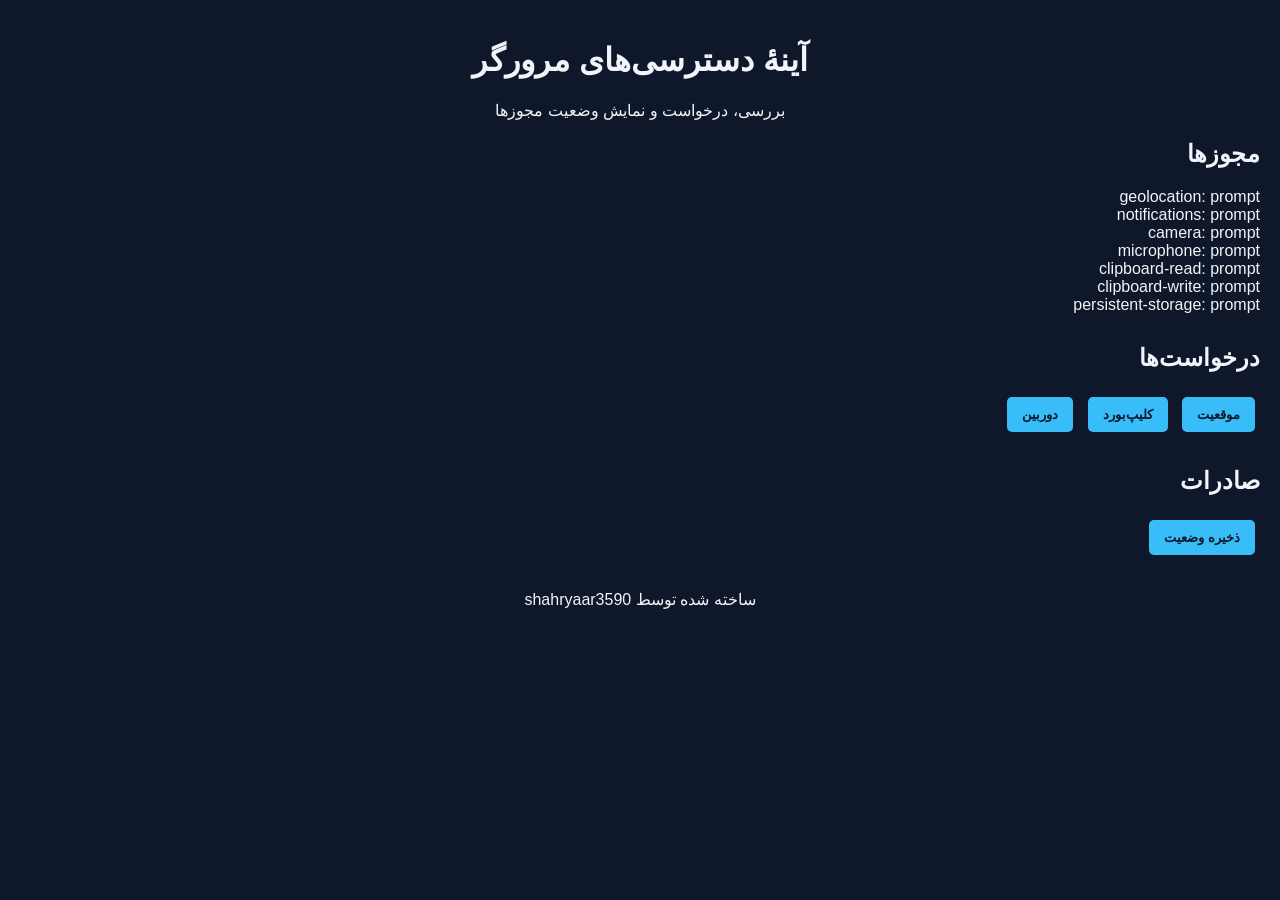
==== commit 3198ec88: "افزودن فایل‌های اصلی سایت آینه‌ای مرورگر" ====
--- a/index.html
+++ b/index.html
@@ -1,402 +1,40 @@
-<!doctype html>
+<!DOCTYPE html>
 <html lang="fa" dir="rtl">
 <head>
-  <meta charset="utf-8" />
-  <meta name="viewport" content="width=device-width,initial-scale=1" />
-  <title>Main — حریم خصوصی جامع در سند‌باکس مرورگر (پیشرفته)</title>
-  <link rel="preconnect" href="https://fonts.gstatic.com" crossorigin>
-  <link href="https://fonts.googleapis.com/css2?family=Vazirmatn:wght@300;400;600;700&display=swap" rel="stylesheet">
-  <meta name="color-scheme" content="light dark">
-  <style>
-    :root{--bg:#071226;--muted:rgba(255,255,255,0.68);--accent1:#7d5cff;--accent2:#00d1ff;--accent3:#00ffa3;--glass:rgba(255,255,255,0.04)}
-    *{box-sizing:border-box}
-    html,body{height:100%;margin:0;font-family:'Vazirmatn',system-ui,-apple-system,'Segoe UI',Roboto,Arial;direction:rtl;background:linear-gradient(180deg,#061025 0%,#071226 100%);color:#eef4ff}
-    .wrap{padding:28px;display:flex;align-items:flex-start;justify-content:center}
-    .frame{width:100%;max-width:1280px;border-radius:16px;padding:20px;background:linear-gradient(180deg,rgba(255,255,255,0.01),rgba(255,255,255,0.005));box-shadow:0 20px 60px rgba(0,0,0,0.6);border:1px solid rgba(255,255,255,0.02)}
-    header{display:flex;align-items:center;justify-content:space-between;gap:12px}
-    .brand{display:flex;gap:12px;align-items:center}
-    .logo{width:56px;height:56px;border-radius:12px;display:grid;place-items:center;background:linear-gradient(135deg,var(--accent1),var(--accent2));font-weight:800}
-    h1{margin:0;font-size:20px}
-    p.lead{margin:4px 0 0 0;color:var(--muted);font-size:13px}
-    .layout{display:grid;grid-template-columns:1fr 420px;gap:18px;margin-top:18px}
-    .main-panel{padding:18px;border-radius:12px;background:rgba(255,255,255,0.02);border:1px solid rgba(255,255,255,0.02)}
-    .controls{display:grid;grid-template-columns:repeat(2,minmax(0,1fr));gap:10px}
-    .control{display:flex;gap:8px;align-items:center;padding:12px;border-radius:10px;background:linear-gradient(180deg,rgba(255,255,255,0.01),rgba(255,255,255,0.005));border:1px solid rgba(255,255,255,0.01)}
-    .control button{background:linear-gradient(90deg,var(--accent1),var(--accent2));border:none;padding:8px 10px;border-radius:8px;color:#061025;font-weight:700;cursor:pointer}
-    .log{margin-top:12px;padding:12px;border-radius:10px;background:rgba(0,0,0,0.28);font-family:monospace;font-size:13px;color:var(--muted);max-height:420px;overflow:auto}
-    .side{padding:16px;border-radius:12px;background:rgba(255,255,255,0.01);border:1px solid rgba(255,255,255,0.02);display:flex;flex-direction:column;gap:12px;height:100%}
-    .perm-list{display:flex;flex-direction:column;gap:8px}
-    .perm{display:flex;align-items:center;justify-content:space-between;padding:10px;border-radius:10px;background:rgba(0,0,0,0.18)}
-    .perm .meta{display:flex;gap:10px;align-items:center}
-    .chip{padding:6px 10px;border-radius:8px;font-weight:700}
-    .chip.granted{background:linear-gradient(90deg,var(--accent3),var(--accent2));color:#06261a}
-    .chip.denied{background:rgba(255,255,255,0.03);color:var(--muted)}
-    .perm button{background:transparent;border:1px solid rgba(255,255,255,0.05);padding:6px 8px;border-radius:8px;color:var(--muted);cursor:pointer}
-    .tips{font-size:13px;color:var(--muted);padding:8px;border-radius:8px;background:rgba(255,255,255,0.01)}
-    footer{display:flex;justify-content:space-between;align-items:center;margin-top:12px;color:var(--muted);font-size:13px}
-    @media (max-width:980px){.layout{grid-template-columns:1fr}.side{order:2}}
-  </style>
+  <meta charset="UTF-8">
+  <title>آینهٔ دسترسی‌های مرورگر</title>
+  <link rel="stylesheet" href="style.css">
 </head>
 <body>
-  <div class="wrap">
-    <div class="frame" role="main">
-      <header>
-        <div class="brand">
-          <div class="logo" aria-hidden="true">MN</div>
-          <div>
-            <h1>Main — جامع‌ترین کنترل دسترسی‌ها</h1>
-            <p class="lead">پوشش خواندنی/نوشتنی در سندباکس مرورگر — درخواست‌های تعاملی و گزارش‌گیری</p>
-          </div>
-        </div>
-        <div>
-          <button id="exportBtn" style="background:transparent;border:1px solid rgba(255,255,255,0.04);padding:8px 10px;border-radius:8px;color:var(--muted);cursor:pointer">صادرات JSON</button>
-        </div>
-      </header>
+  <header>
+    <h1>آینهٔ دسترسی‌های مرورگر</h1>
+    <p>بررسی، درخواست و نمایش وضعیت مجوزها</p>
+  </header>
 
-      <div class="layout">
-        <section class="main-panel">
-          <h3>ابزارها و تست‌های سندباکس — همهٔ دسترسی‌های قابل فکر</h3>
-          <p style="color:var(--muted)">این پنل به صورت نمونه‌ای همهٔ عملیات خواندنی و نوشتنی که ممکن است در سندباکس مرورگر رخ دهند را امتحان می‌کند یا راهنمایی مرتبط را نمایش می‌دهد. بسیاری از APIها برای اجرا نیاز به HTTPS / user gesture دارند.</p>
+  <main>
+    <section id="permissions">
+      <h2>مجوزها</h2>
+      <div id="permList"></div>
+    </section>
 
-          <div class="controls" aria-hidden="false">
+    <section id="actions">
+      <h2>درخواست‌ها</h2>
+      <button onclick="requestGeo()">موقعیت</button>
+      <button onclick="requestClipboard()">کلیپ‌بورد</button>
+      <button onclick="requestCamera()">دوربین</button>
+      <!-- سایر دکمه‌ها -->
+    </section>
 
-            <!-- previous controls (geo/cam/mic/clipboard/files/notifications/storage/motion/fingerprint) kept -->
+    <section id="export">
+      <h2>صادرات</h2>
+      <button onclick="exportStatus()">ذخیره وضعیت</button>
+    </section>
+  </main>
 
-            <div class="control">
-              <div><div style="font-weight:700">Geolocation</div><small>خواندن موقعیت</small></div>
-              <div style="display:flex;flex-direction:column;gap:8px"><button id="reqGeo">درخواست</button><button id="clearGeo">پاک سازی نمایش</button></div>
-            </div>
+  <footer>
+    <p>ساخته شده توسط shahryaar3590</p>
+  </footer>
 
-            <div class="control">
-              <div><div style="font-weight:700">Camera / Microphone</div><small>استریم و توقف</small></div>
-              <div style="display:flex;flex-direction:column;gap:8px"><button id="reqCam">دوربین</button><button id="reqMic">میکروفون</button></div>
-            </div>
-
-            <div class="control">
-              <div><div style="font-weight:700">Clipboard</div><small>خواندن و نوشتن</small></div>
-              <div style="display:flex;flex-direction:column;gap:8px"><button id="readClip">خواندن</button><button id="writeClip">نوشتن</button></div>
-            </div>
-
-            <div class="control">
-              <div><div style="font-weight:700">File System Access</div><small>باز / ذخیره (در صورت پشتیبانی)</small></div>
-              <div style="display:flex;flex-direction:column;gap:8px"><button id="openFile">باز کردن فایل</button><button id="saveFile">ذخیره فایل</button></div>
-            </div>
-
-            <div class="control">
-              <div><div style="font-weight:700">Notifications / Push</div><small>درخواست و نمایش نمونه</small></div>
-              <div style="display:flex;flex-direction:column;gap:8px"><button id="reqNotif">درخواست اعلان</button><button id="showNotif">نمایش نمونه</button></div>
-            </div>
-
-            <div class="control">
-              <div><div style="font-weight:700">Storage (localStorage / indexedDB)</div><small>نمایش و پاک‌سازی محلی</small></div>
-              <div style="display:flex;flex-direction:column;gap:8px"><button id="showStorage">نمایش</button><button id="clearStorage">پاک‌سازی</button></div>
-            </div>
-
-            <div class="control">
-              <div><div style="font-weight:700">Sensors (Motion / Orientation)</div><small>در صورت پشتیبانی</small></div>
-              <div style="display:flex;flex-direction:column;gap:8px"><button id="reqMotion">درخواست سنسور</button><button id="stopMotion">توقف</button></div>
-            </div>
-
-            <div class="control">
-              <div><div style="font-weight:700">Fingerprinting</div><small>Canvas / Audio — قابل مخفی‌سازی</small></div>
-              <div style="display:flex;flex-direction:column;gap:8px"><button id="showFP">محاسبه</button><label style="display:flex;align-items:center;gap:8px"><input type="checkbox" id="maskSensitive"> مخفی‌سازی</label></div>
-            </div>
-
-            <!-- new advanced APIs -->
-            <div class="control">
-              <div><div style="font-weight:700">Screen Capture</div><small>getDisplayMedia (اشتراک صفحه)</small></div>
-              <div style="display:flex;flex-direction:column;gap:8px"><button id="captureScreen">شروع ضبط صفحه</button><button id="stopScreen">توقف ضبط</button></div>
-            </div>
-
-            <div class="control">
-              <div><div style="font-weight:700">Web Share</div><small>اشتراک محتوای محلی</small></div>
-              <div style="display:flex;flex-direction:column;gap:8px"><button id="webShare">نشان دادن دیالوگ اشتراک</button></div>
-            </div>
-
-            <div class="control">
-              <div><div style="font-weight:700">Wake Lock</div><small>نگهداری صفحه فعال</small></div>
-              <div style="display:flex;flex-direction:column;gap:8px"><button id="reqWake">درخواست WakeLock</button><button id="releaseWake">آزادسازی</button></div>
-            </div>
-
-            <div class="control">
-              <div><div style="font-weight:700">Vibration</div><small>الگوریتم لرزش (در صورت پشتیبانی)</small></div>
-              <div style="display:flex;flex-direction:column;gap:8px"><button id="vibrate">لرزش</button></div>
-            </div>
-
-            <div class="control">
-              <div><div style="font-weight:700">Bluetooth</div><small>درخواست دستگاه بلوتوث</small></div>
-              <div style="display:flex;flex-direction:column;gap:8px"><button id="reqBluetooth">کشف دستگاه</button></div>
-            </div>
-
-            <div class="control">
-              <div><div style="font-weight:700">WebUSB</div><small>درخواست دستگاه USB</small></div>
-              <div style="display:flex;flex-direction:column;gap:8px"><button id="reqUSB">درخواست USB</button></div>
-            </div>
-
-            <div class="control">
-              <div><div style="font-weight:700">WebSerial</div><small>درخواست پورت سریال</small></div>
-              <div style="display:flex;flex-direction:column;gap:8px"><button id="reqSerial">درخواست پورت</button></div>
-            </div>
-
-            <div class="control">
-              <div><div style="font-weight:700">WebAuthn</div><small>ساخت/درخواست اعتبارنامهٔ عمومی</small></div>
-              <div style="display:flex;flex-direction:column;gap:8px"><button id="reqWebAuthn">شروع WebAuthn</button></div>
-            </div>
-
-            <div class="control">
-              <div><div style="font-weight:700">Payment Request</div><small>دیالوگ پرداخت نمونه</small></div>
-              <div style="display:flex;flex-direction:column;gap:8px"><button id="reqPayment">درخواست پرداخت (نمونه)</button></div>
-            </div>
-
-            <div class="control">
-              <div><div style="font-weight:700">Locks API</div><small>قفل محلی (navigator.locks)</small></div>
-              <div style="display:flex;flex-direction:column;gap:8px"><button id="reqLock">درخواست قفل</button></div>
-            </div>
-
-            <div class="control">
-              <div><div style="font-weight:700">Beacon</div><small>ارسال beacon (sendBeacon)</small></div>
-              <div style="display:flex;flex-direction:column;gap:8px"><button id="sendBeacon">ارسال نمونه</button></div>
-            </div>
-
-            <div class="control">
-              <div><div style="font-weight:700">Credential Management</div><small>دریافت/ذخیره اعتبارنامه</small></div>
-              <div style="display:flex;flex-direction:column;gap:8px"><button id="getCred">دریافت Credential</button><button id="storeCred">ذخیره Credential نمونه</button></div>
-            </div>
-
-            <div class="control">
-              <div><div style="font-weight:700">Background Sync / Push (راهنما)</div><small>نیاز به Service Worker و سرور</small></div>
-              <div style="display:flex;flex-direction:column;gap:8px"><button id="swGuide">نمایش راهنما</button></div>
-            </div>
-
-          </div>
-
-          <div class="log" id="log" aria-live="polite">شروع لاگ...
-          </div>
-
-        </section>
-
-        <aside class="side">
-          <h4>وضعیت مجوزها و امکانات</h4>
-          <div class="perm-list" id="permList" aria-live="polite"></div>
-
-          <div class="tips"><strong>نکات مهم</strong><ul>
-            <li>بعضی از APIها (Bluetooth, USB, Serial, File System, Wake Lock, WebAuthn) تنها در HTTPS یا محیط‌های خاص/پلتفرم‌های پشتیبانی‌شده کار می‌کنند.</li>
-            <li>جاوااسکریپت نمی‌تواند اغلب مجوزها را از راه دور لغو کند؛ کاربر باید از تنظیمات مرورگر استفاده کند.</li>
-            <li>این پنل به عنوان ابزار آموزشی طراحی شده — برای ادغام در محصول واقعی، نیاز به سیاست‌های سرور و مستندسازی دارید.</li>
-          </ul></div>
-
-          <div style="display:flex;gap:8px;flex-direction:column">
-            <button id="exportAll" style="padding:8px;border-radius:8px;border:1px solid rgba(255,255,255,0.04);background:transparent;color:var(--muted);cursor:pointer">صادرات تمام وضعیت‌ها</button>
-            <button id="clearAllLocal" style="padding:8px;border-radius:8px;border:1px solid rgba(255,255,255,0.04);background:transparent;color:var(--muted);cursor:pointer">پاک‌سازی محلی</button>
-            <button id="revokeInstructions" style="padding:8px;border-radius:8px;border:1px solid rgba(255,255,255,0.04);background:transparent;color:var(--muted);cursor:pointer">نحوهٔ لغو مجوزها</button>
-          </div>
-        </aside>
-      </div>
-
-      <footer>
-        <div>نسخهٔ پیشرفتهٔ پنل محرمانگی — برای ادغام با اپ واقعی نیاز به HTTPS و تنظیمات سروری است.</div>
-        <div>می‌خواهی من کد محصول خودت را در این قالب ادغام کنم؟</div>
-      </footer>
-    </div>
-  </div>
-
-  <script>
-    // جامع‌ترین لیست دسترسی‌ها و عملیات — با پیامدهای واقعی و fallback
-    const logEl = document.getElementById('log');
-    function log(...args){ const s = args.map(a=> (typeof a==='string'? a : JSON.stringify(a))).join(' '); logEl.textContent = new Date().toLocaleTimeString() + ' — ' + s + '
-' + logEl.textContent; }
-
-    const perms = {
-      geolocation:'unknown', camera:'unknown', microphone:'unknown', notifications:'unknown', clipboardRead:'unknown', clipboardWrite:'unknown', filesystem:'unknown', motion:'unknown', storagePersistent:'unknown', screenCapture:'unknown', webShare:'unknown', wakeLock:'unknown', vibration:'unknown', bluetooth:'unknown', usb:'unknown', serial:'unknown', webauthn:'unknown', payment:'unknown', locks:'unknown', beacon:'unknown', credentials:'unknown'
-    };
-
-    const maskCheckbox = document.getElementById('maskSensitive');
-    let maskSensitive = false; if(maskCheckbox) maskCheckbox.addEventListener('change', e=>{ maskSensitive = e.target.checked; renderPerms(); });
-
-    async function safeQuery(name){ try{ if(!navigator.permissions) return 'unsupported'; const s = await navigator.permissions.query({name}); return s.state; }catch(e){ return 'unsupported'; } }
-
-    async function probeAll(){
-      // query a set of known permission names where possible
-      perms.geolocation = await safeQuery('geolocation');
-      perms.camera = await safeQuery('camera');
-      perms.microphone = await safeQuery('microphone');
-      perms.notifications = await safeQuery('notifications');
-      perms.clipboardRead = await safeQuery('clipboard-read');
-      perms.clipboardWrite = await safeQuery('clipboard-write');
-      // storage
-      perms.storagePersistent = (navigator.storage && navigator.storage.persist) ? (await (navigator.storage.persisted ? navigator.storage.persisted() : Promise.resolve(false))) : 'unsupported';
-      // other capabilities
-      perms.filesystem = (window.showOpenFilePicker || window.showSaveFilePicker) ? 'available' : 'unsupported';
-      perms.screenCapture = (navigator.mediaDevices && navigator.mediaDevices.getDisplayMedia) ? 'available' : 'unsupported';
-      perms.webShare = (navigator.share) ? 'available' : 'unsupported';
-      perms.wakeLock = (navigator.wakeLock) ? 'available' : 'unsupported';
-      perms.bluetooth = (navigator.bluetooth) ? 'available' : 'unsupported';
-      perms.usb = (navigator.usb) ? 'available' : 'unsupported';
-      perms.serial = (navigator.serial) ? 'available' : 'unsupported';
-      perms.webauthn = (window.PublicKeyCredential) ? 'available' : 'unsupported';
-      perms.payment = (window.PaymentRequest) ? 'available' : 'unsupported';
-      perms.locks = (navigator.locks) ? 'available' : 'unsupported';
-      perms.beacon = (navigator.sendBeacon) ? 'available' : 'unsupported';
-      perms.credentials = (navigator.credentials) ? 'available' : 'unsupported';
-      perms.motion = (typeof DeviceMotionEvent !== 'undefined') ? 'available' : 'unsupported';
-      renderPerms(); log('probe finished');
-    }
-
-    function renderPerms(){
-      const permList = document.getElementById('permList'); permList.innerHTML = '';
-      for(const [key, state] of Object.entries(perms)){
-        const row = document.createElement('div'); row.className = 'perm';
-        const left = document.createElement('div'); left.className='meta';
-        const chip = document.createElement('div'); chip.className='chip '+(state==='granted'?'granted':'denied'); chip.textContent = key.charAt(0).toUpperCase();
-        left.appendChild(chip);
-        const txt = document.createElement('div'); txt.innerHTML = `<strong>${key}</strong><div style="font-size:12px;color:${state==='granted'?'#bfe6d8': 'var(--muted)'}">${maskSensitive && (key.includes('clipboard') || key==='filesystem') ? 'مخفی' : state}</div>`;
-        left.appendChild(txt);
-        const right = document.createElement('div'); const btn = document.createElement('button'); btn.textContent='عملیات'; btn.addEventListener('click', ()=>handlePermAction(key)); right.appendChild(btn);
-        row.appendChild(left); row.appendChild(right); permList.appendChild(row);
-      }
-    }
-
-    // action handlers
-    async function handlePermAction(key){
-      try{
-        if(key==='geolocation'){
-          navigator.geolocation.getCurrentPosition(pos=>{ log('Geolocation:', pos.coords.latitude, pos.coords.longitude); perms.geolocation='granted'; renderPerms(); }, err=>{ log('Geolocation denied'); perms.geolocation='denied'; renderPerms(); });
-        }
-        else if(key==='camera'){
-          try{ const s = await navigator.mediaDevices.getUserMedia({video:true}); log('Camera stream started'); s.getTracks().forEach(t=>t.stop()); perms.camera='granted'; renderPerms(); }catch(e){ log('Camera denied'); perms.camera='denied'; renderPerms(); }
-        }
-        else if(key==='microphone'){
-          try{ const s = await navigator.mediaDevices.getUserMedia({audio:true}); log('Microphone started'); s.getTracks().forEach(t=>t.stop()); perms.microphone='granted'; renderPerms(); }catch(e){ log('Microphone denied'); perms.microphone='denied'; renderPerms(); }
-        }
-        else if(key==='clipboardRead'){
-          try{ const t = await navigator.clipboard.readText(); log('Clipboard read:', maskSensitive ? '<<masked>>' : t); perms.clipboardRead='granted'; renderPerms(); }catch(e){ log('Clipboard read failed'); perms.clipboardRead='denied'; renderPerms(); }
-        }
-        else if(key==='clipboardWrite'){
-          try{ await navigator.clipboard.writeText('نمونه از رابط'); log('Clipboard write OK'); perms.clipboardWrite='granted'; renderPerms(); }catch(e){ log('Clipboard write failed'); perms.clipboardWrite='denied'; renderPerms(); }
-        }
-        else if(key==='filesystem'){
-          if(window.showOpenFilePicker){ try{ const [h] = await window.showOpenFilePicker(); const f = await h.getFile(); const txt = await f.text(); log('File opened, length:', txt.length); perms.filesystem='granted'; renderPerms(); }catch(e){ log('File open cancelled or denied'); perms.filesystem='denied'; renderPerms(); } } else { log('File System API unsupported'); }
-        }
-        else if(key==='notifications'){
-          try{ const p = await Notification.requestPermission(); perms.notifications = p; renderPerms(); log('Notifications permission:', p); }catch(e){ log('Notifications request failed'); perms.notifications='denied'; renderPerms(); }
-        }
-        else if(key==='storagePersistent'){
-          if(navigator.storage && navigator.storage.persist){ const ok = await navigator.storage.persist(); perms.storagePersistent = ok ? 'granted' : 'denied'; renderPerms(); log('persistent storage:', ok); } else { log('Persistent Storage unsupported'); }
-        }
-        else if(key==='screenCapture'){
-          try{ const s = await navigator.mediaDevices.getDisplayMedia({video:true}); log('Screen capture started'); s.getTracks().forEach(t=>t.stop()); perms.screenCapture='granted'; renderPerms(); }catch(e){ log('Screen capture failed/denied'); perms.screenCapture='denied'; renderPerms(); }
-        }
-        else if(key==='webShare'){
-          try{ await navigator.share({title:'نمونه',text:'اشتراک از طریق Web Share',url:location.href}); log('Shared via Web Share'); perms.webShare='granted'; renderPerms(); }catch(e){ log('Web Share cancelled/unsupported', e); perms.webShare='denied'; renderPerms(); }
-        }
-        else if(key==='wakeLock'){
-          try{ if(navigator.wakeLock){ window._wakeLock = await navigator.wakeLock.request('screen'); log('WakeLock acquired'); perms.wakeLock='granted'; renderPerms(); window._wakeLock.addEventListener('release', ()=>{ log('WakeLock released'); perms.wakeLock='unknown'; renderPerms(); }); } else { log('WakeLock unsupported'); perms.wakeLock='unsupported'; renderPerms(); } }catch(e){ log('WakeLock error', e); perms.wakeLock='denied'; renderPerms(); }
-        }
-        else if(key==='vibration'){
-          try{ if(navigator.vibrate){ navigator.vibrate([200,100,200]); log('Vibration called'); perms.vibration='granted'; renderPerms(); }else{ log('Vibration unsupported'); perms.vibration='unsupported'; renderPerms(); } }catch(e){ log('Vibration failed', e); perms.vibration='denied'; renderPerms(); }
-        }
-        else if(key==='bluetooth'){
-          try{ const device = await navigator.bluetooth.requestDevice({acceptAllDevices:true}); log('Bluetooth device:', device.name || 'unknown'); perms.bluetooth='granted'; renderPerms(); }catch(e){ log('Bluetooth request cancelled/failed'); perms.bluetooth='denied'; renderPerms(); }
-        }
-        else if(key==='usb'){
-          try{ const dev = await navigator.usb.requestDevice({filters:[]}); log('USB device:', dev.productName || 'unknown'); perms.usb='granted'; renderPerms(); }catch(e){ log('USB request cancelled/failed'); perms.usb='denied'; renderPerms(); }
-        }
-        else if(key==='serial'){
-          try{ const port = await navigator.serial.requestPort(); log('Serial port acquired'); perms.serial='granted'; renderPerms(); }catch(e){ log('Serial request cancelled/failed'); perms.serial='denied'; renderPerms(); }
-        }
-        else if(key==='webauthn'){
-          try{
-            if(window.PublicKeyCredential){
-              const challenge = Uint8Array.from(window.crypto.getRandomValues(new Uint8Array(32)));
-              const publicKey = { challenge, rp:{name:'Example'}, user:{id:Uint8Array.from([1,2,3,4]),name:'user@example.com',displayName:'User'}, pubKeyCredParams:[{type:'public-key',alg:-7}] };
-              const cred = await navigator.credentials.create({publicKey});
-              log('WebAuthn created:', !!cred);
-              perms.webauthn='granted'; renderPerms();
-            } else { log('WebAuthn unsupported'); perms.webauthn='unsupported'; renderPerms(); }
-          }catch(e){ log('WebAuthn error', e); perms.webauthn='denied'; renderPerms(); }
-        }
-        else if(key==='payment'){
-          try{
-            if(window.PaymentRequest){
-              const methodData = [{supportedMethods:'basic-card'}];
-              const details = {total:{label:'Total',amount:{currency:'USD',value:'0.01'}}};
-              const req = new PaymentRequest(methodData, details);
-              const resp = await req.show(); await resp.complete('fail'); log('Payment dialog shown'); perms.payment='granted'; renderPerms();
-            }else{ log('PaymentRequest unsupported'); perms.payment='unsupported'; renderPerms(); }
-          }catch(e){ log('Payment failed/cancelled'); perms.payment='denied'; renderPerms(); }
-        }
-        else if(key==='locks'){
-          try{ if(navigator.locks){ await navigator.locks.request('demo-lock', async ()=>{ log('lock held'); await new Promise(r=>setTimeout(r,500)); }); log('Locks API used'); perms.locks='granted'; renderPerms(); }else{ log('Locks unsupported'); perms.locks='unsupported'; renderPerms(); } }catch(e){ log('Locks error', e); perms.locks='denied'; renderPerms(); }
-        }
-        else if(key==='beacon'){
-          try{ const ok = navigator.sendBeacon && navigator.sendBeacon('/beacon-endpoint', JSON.stringify({t:Date.now()})); log('sendBeacon result:', !!ok); perms.beacon = ok ? 'sent' : 'unsupported'; renderPerms(); }catch(e){ log('Beacon failed', e); perms.beacon='denied'; renderPerms(); }
-        }
-        else if(key==='credentials'){
-          try{ if(navigator.credentials){ const c = await navigator.credentials.get({password:true}); log('Credential fetched:', !!c); perms.credentials='granted'; renderPerms(); } else { log('Credentials unsupported'); perms.credentials='unsupported'; renderPerms(); } }catch(e){ log('Credentials error', e); perms.credentials='denied'; renderPerms(); }
-        }
-      }catch(e){ log('action exception', e); }
-    }
-
-    // wire up specific buttons
-    document.getElementById('reqGeo').addEventListener('click', ()=>handlePermAction('geolocation'));
-    document.getElementById('reqCam').addEventListener('click', ()=>handlePermAction('camera'));
-    document.getElementById('reqMic').addEventListener('click', ()=>handlePermAction('microphone'));
-    document.getElementById('readClip').addEventListener('click', ()=>handlePermAction('clipboardRead'));
-    document.getElementById('writeClip').addEventListener('click', ()=>handlePermAction('clipboardWrite'));
-    document.getElementById('openFile').addEventListener('click', ()=>handlePermAction('filesystem'));
-    document.getElementById('saveFile').addEventListener('click', async ()=>{ if(window.showSaveFilePicker){ try{ const handle = await window.showSaveFilePicker({suggestedName:'privacy-report.txt'}); const w = await handle.createWritable(); await w.write('گزارش محرمانگی نمونه'); await w.close(); log('file saved'); }catch(e){ log('file save cancelled/failed'); } }else{ const blob = new Blob(['گزارش نمونه']); const url = URL.createObjectURL(blob); const a = document.createElement('a'); a.href=url; a.download='report.txt'; a.click(); URL.revokeObjectURL(url); log('download fallback'); } });
-    document.getElementById('reqNotif').addEventListener('click', ()=>handlePermAction('notifications'));
-    document.getElementById('showNotif').addEventListener('click', ()=>{ if(Notification && Notification.permission==='granted'){ new Notification('نمونه اعلان',{body:'این یک اعلان تستی است.'}); }else{ alert('ابتدا مجوز اعلان را بدهید.'); } });
-    document.getElementById('showStorage').addEventListener('click', ()=>{ log('localStorage:', Object.fromEntries(Object.entries(localStorage))); try{ const req = indexedDB.open('privacy_demo',1); req.onsuccess = e=>{ const db = e.target.result; const tx = db.transaction('items','readonly'); const store = tx.objectStore('items'); const r = store.getAll(); r.onsuccess = ()=> log('indexedDB items:', r.result); }; req.onerror = ()=> log('indexedDB open failed'); }catch(e){ log('indexedDB error', e);} );
-    document.getElementById('clearStorage').addEventListener('click', ()=>{ localStorage.clear(); const d = indexedDB.deleteDatabase('privacy_demo'); d.onsuccess = ()=> log('localStorage and indexedDB cleared'); d.onerror = ()=> log('failed to delete indexedDB'); });
-    document.getElementById('reqMotion').addEventListener('click', ()=>handlePermAction('motion'));
-    document.getElementById('stopMotion').addEventListener('click', ()=>{ window.removeEventListener('deviceorientation', motionHandler); log('motion stopped'); });
-    document.getElementById('showFP').addEventListener('click', async ()=>{ const c = getCanvasFingerprint(); const a = await getAudioFingerprint(); log('CanvasFP:', maskSensitive ? '<<masked>>' : c); log('AudioFP:', maskSensitive ? '<<masked>>' : a); });
-
-    // advanced
-    document.getElementById('captureScreen').addEventListener('click', ()=>handlePermAction('screenCapture'));
-    document.getElementById('stopScreen').addEventListener('click', ()=>{ /* getDisplayMedia tracks are stopped in handler above */ log('Stop screen capture: stop tracks where active'); });
-    document.getElementById('webShare').addEventListener('click', ()=>handlePermAction('webShare'));
-    document.getElementById('reqWake').addEventListener('click', ()=>handlePermAction('wakeLock'));
-    document.getElementById('releaseWake').addEventListener('click', ()=>{ if(window._wakeLock){ window._wakeLock.release(); window._wakeLock = null; log('WakeLock released (manual)'); perms.wakeLock='unknown'; renderPerms(); } });
-    document.getElementById('vibrate').addEventListener('click', ()=>handlePermAction('vibration'));
-    document.getElementById('reqBluetooth').addEventListener('click', ()=>handlePermAction('bluetooth'));
-    document.getElementById('reqUSB').addEventListener('click', ()=>handlePermAction('usb'));
-    document.getElementById('reqSerial').addEventListener('click', ()=>handlePermAction('serial'));
-    document.getElementById('reqWebAuthn').addEventListener('click', ()=>handlePermAction('webauthn'));
-    document.getElementById('reqPayment').addEventListener('click', ()=>handlePermAction('payment'));
-    document.getElementById('reqLock').addEventListener('click', ()=>handlePermAction('locks'));
-    document.getElementById('sendBeacon').addEventListener('click', ()=>handlePermAction('beacon'));
-    document.getElementById('getCred').addEventListener('click', ()=>handlePermAction('credentials'));
-    document.getElementById('storeCred').addEventListener('click', async ()=>{ try{ if(navigator.credentials && navigator.credentials.store){ const cred = new PasswordCredential({id:'user@example.com',password:'sample'}); await navigator.credentials.store(cred); log('Credential stored (sample)'); }else{ log('Credential API unsupported'); } }catch(e){ log('storeCred failed', e); } });
-
-    document.getElementById('reqBluetooth').addEventListener('click', ()=>handlePermAction('bluetooth'));
-    document.getElementById('reqUSB').addEventListener('click', ()=>handlePermAction('usb'));
-    document.getElementById('reqSerial').addEventListener('click', ()=>handlePermAction('serial'));
-
-    document.getElementById('reqLock').addEventListener('click', ()=>handlePermAction('locks'));
-
-    document.getElementById('sendBeacon').addEventListener('click', ()=>handlePermAction('beacon'));
-
-    document.getElementById('swGuide').addEventListener('click', ()=>{ alert('برای Background Sync و Push نیاز به Service Worker و endpoint سرور دارید. معمولاً باید فایل sw.js را در ریشهٔ سایت تعریف کنید و از PushManager.subscribe در Service Worker استفاده کنید. این پنل فقط راهنما نمایش می‌دهد.'); });
-
-    document.getElementById('exportBtn').addEventListener('click', ()=>{
-      const data = {meta:{ua:navigator.userAgent,lang:navigator.language,ts:new Date().toISOString()},perms,localStorage:Object.fromEntries(Object.entries(localStorage))}; const blob = new Blob([JSON.stringify(data,null,2)],{type:'application/json'}); const url = URL.createObjectURL(blob); const a = document.createElement('a'); a.href=url; a.download='privacy-status-advanced.json'; document.body.appendChild(a); a.click(); a.remove(); URL.revokeObjectURL(url); log('Exported JSON');
-    });
-    document.getElementById('exportAll').addEventListener('click', ()=>document.getElementById('exportBtn').click());
-    document.getElementById('clearAllLocal').addEventListener('click', ()=>{ localStorage.clear(); indexedDB.deleteDatabase('privacy_demo'); log('Cleared local storage and tried to delete indexedDB'); });
-    document.getElementById('revokeInstructions').addEventListener('click', ()=>{ alert('برای لغو مجوزها: روی قفل کنار آدرس سایت در مرورگر کلیک کنید، یا به settings > site permissions بروید. جاوااسکریپت معمولاً مجوزها را مستقیماً revoke نمی‌کند.'); });
-
-    // helper: fingerprints
-    function getCanvasFingerprint(){ try{ const canvas = document.createElement('canvas'); const ctx = canvas.getContext('2d'); ctx.textBaseline='top'; ctx.font='16px sans-serif'; ctx.fillStyle='#f60'; ctx.fillRect(125,1,62,20); ctx.fillStyle='#069'; ctx.fillText('FingerprintTest',2,15); ctx.fillStyle='rgba(102,204,0,0.7)'; ctx.fillText('FingerprintTest',4,17); const fp = canvas.toDataURL(); return fp.substring(0,80); }catch(e){ return 'unknown'; } }
-    async function getAudioFingerprint(){ try{ const audioCtx = new (window.OfflineAudioContext||window.webkitOfflineAudioContext)(1,44100,44100); const osc = audioCtx.createOscillator(); osc.type='triangle'; osc.frequency.setValueAtTime(10000,audioCtx.currentTime); const comp = audioCtx.createDynamicsCompressor(); osc.connect(comp); comp.connect(audioCtx.destination); osc.start(0); const buf = await audioCtx.startRendering(); return buf.getChannelData(0).slice(0,10).join(','); }catch(e){ return 'unknown'; } }
-
-    // motion handler
-    function motionHandler(e){ log('deviceorientation alpha/beta/gamma:', e.alpha, e.beta, e.gamma); }
-    window.addEventListener('deviceorientation', motionHandler);
-
-    // initial probe
-    (async ()=>{ await probeAll(); renderPerms(); log('initial probe completed'); })();
-  </script>
+  <script src="script.js"></script>
 </body>
 </html>
--- a/style.css
+++ b/style.css
@@ -0,0 +1,27 @@
+body {
+  font-family: sans-serif;
+  background: #0f172a;
+  color: #f1f5f9;
+  margin: 0;
+  padding: 20px;
+}
+
+header, footer {
+  text-align: center;
+  margin-bottom: 20px;
+}
+
+button {
+  margin: 5px;
+  padding: 10px 15px;
+  background: #38bdf8;
+  border: none;
+  border-radius: 5px;
+  cursor: pointer;
+  color: #0f172a;
+  font-weight: bold;
+}
+
+section {
+  margin-bottom: 30px;
+}
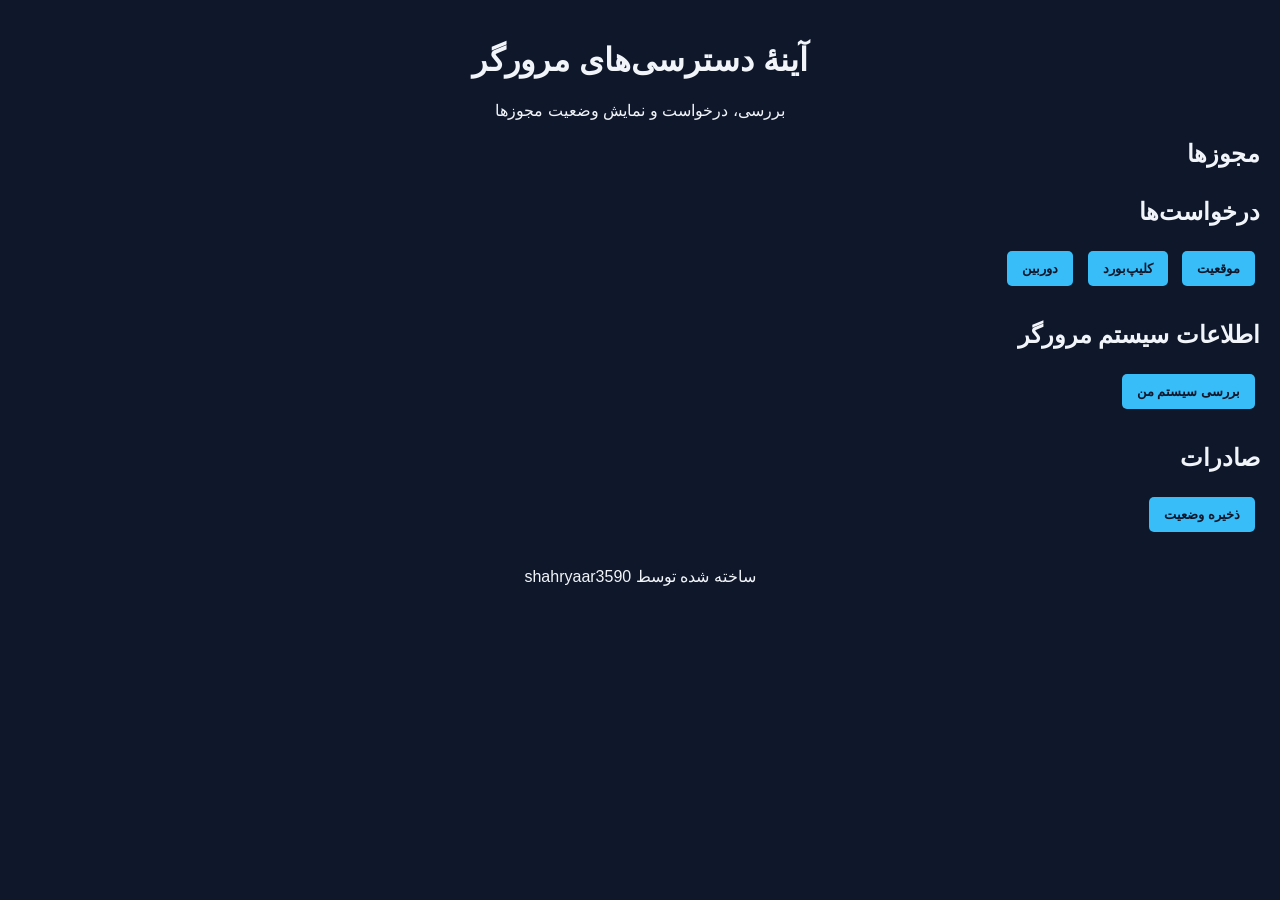
==== commit 53f12f05: "افزودن اطلاعات سیستمی مرورگر" ====
--- a/index.html
+++ b/index.html
@@ -22,7 +22,12 @@
       <button onclick="requestGeo()">موقعیت</button>
       <button onclick="requestClipboard()">کلیپ‌بورد</button>
       <button onclick="requestCamera()">دوربین</button>
-      <!-- سایر دکمه‌ها -->
+    </section>
+
+    <section id="systemInfo">
+      <h2>اطلاعات سیستم مرورگر</h2>
+      <button onclick="showSystemInfo()">بررسی سیستم من</button>
+      <div id="infoOutput" style="margin-top:10px; font-family:monospace;"></div>
     </section>
 
     <section id="export">
--- a/style.css
+++ b/style.css
@@ -5,12 +5,10 @@
   margin: 0;
   padding: 20px;
 }
-
 header, footer {
   text-align: center;
   margin-bottom: 20px;
 }
-
 button {
   margin: 5px;
   padding: 10px 15px;
@@ -21,7 +19,6 @@
   color: #0f172a;
   font-weight: bold;
 }
-
 section {
   margin-bottom: 30px;
 }
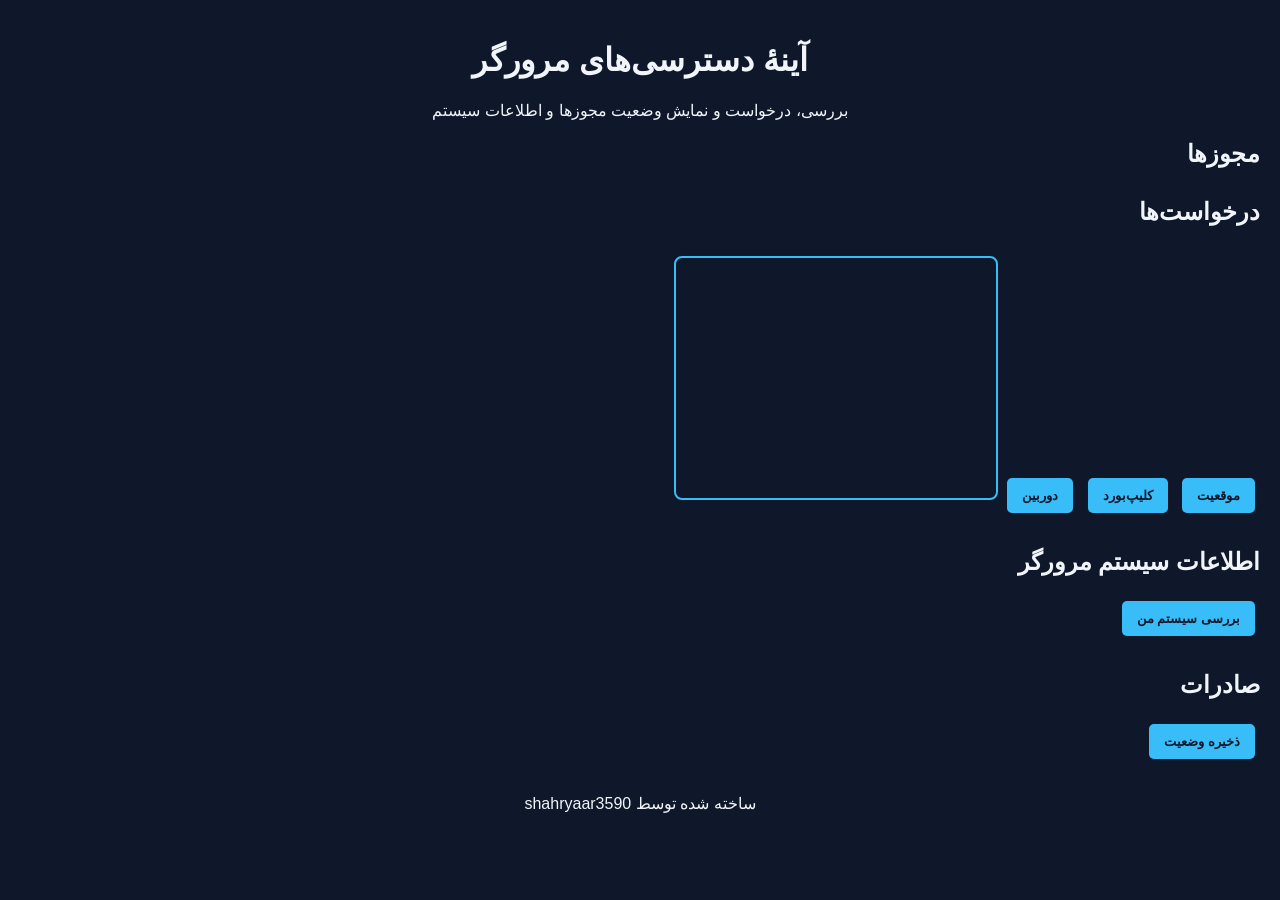
==== commit 48c84b78: "مجموعه کامل سایت آینه‌ای مرورگر" ====
--- a/index.html
+++ b/index.html
@@ -3,12 +3,13 @@
 <head>
   <meta charset="UTF-8">
   <title>آینهٔ دسترسی‌های مرورگر</title>
+  <meta name="viewport" content="width=device-width, initial-scale=1">
   <link rel="stylesheet" href="style.css">
 </head>
 <body>
   <header>
     <h1>آینهٔ دسترسی‌های مرورگر</h1>
-    <p>بررسی، درخواست و نمایش وضعیت مجوزها</p>
+    <p>بررسی، درخواست و نمایش وضعیت مجوزها و اطلاعات سیستم</p>
   </header>
 
   <main>
@@ -22,6 +23,7 @@
       <button onclick="requestGeo()">موقعیت</button>
       <button onclick="requestClipboard()">کلیپ‌بورد</button>
       <button onclick="requestCamera()">دوربین</button>
+      <video id="cameraView" autoplay playsinline width="320" height="240" style="margin-top:10px;"></video>
     </section>
 
     <section id="systemInfo">
--- a/style.css
+++ b/style.css
@@ -22,3 +22,7 @@
 section {
   margin-bottom: 30px;
 }
+video {
+  border: 2px solid #38bdf8;
+  border-radius: 8px;
+}
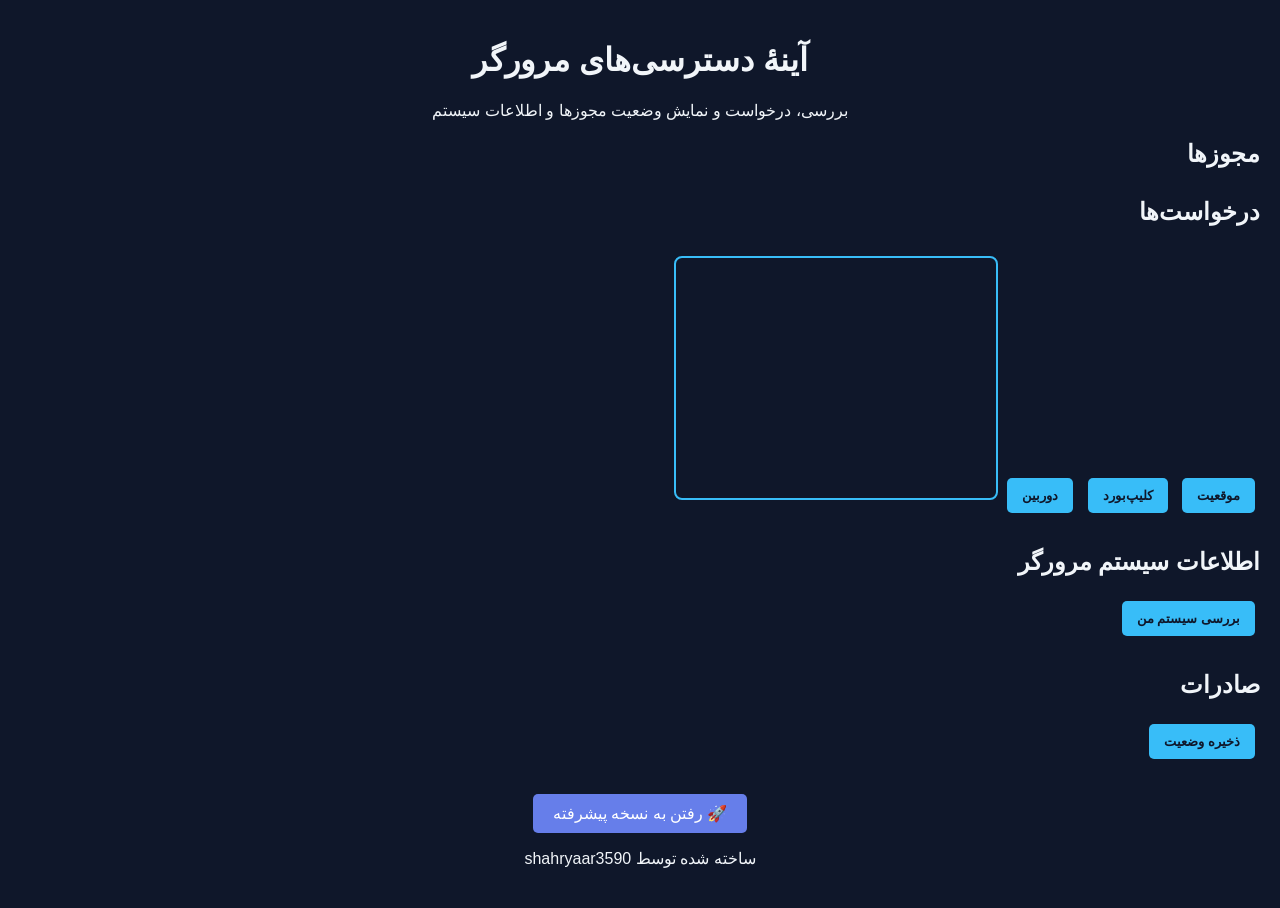
==== commit 12d3231a: "اضافه کردن لینک به نسخه پیشرفته و بهبود نمایش اطلاعات سیستم" ====
--- a/index.html
+++ b/index.html
@@ -38,6 +38,11 @@
     </section>
   </main>
 
+    <div style="text-align:center; margin-top:20px;">
+        <a href="index-v2.html" style="display:inline-block; padding:10px 20px; background:#667eea; color:white; text-decoration:none; border-radius:5px;">
+            🚀 رفتن به نسخه پیشرفته
+        </a>
+    </div>
   <footer>
     <p>ساخته شده توسط shahryaar3590</p>
   </footer>
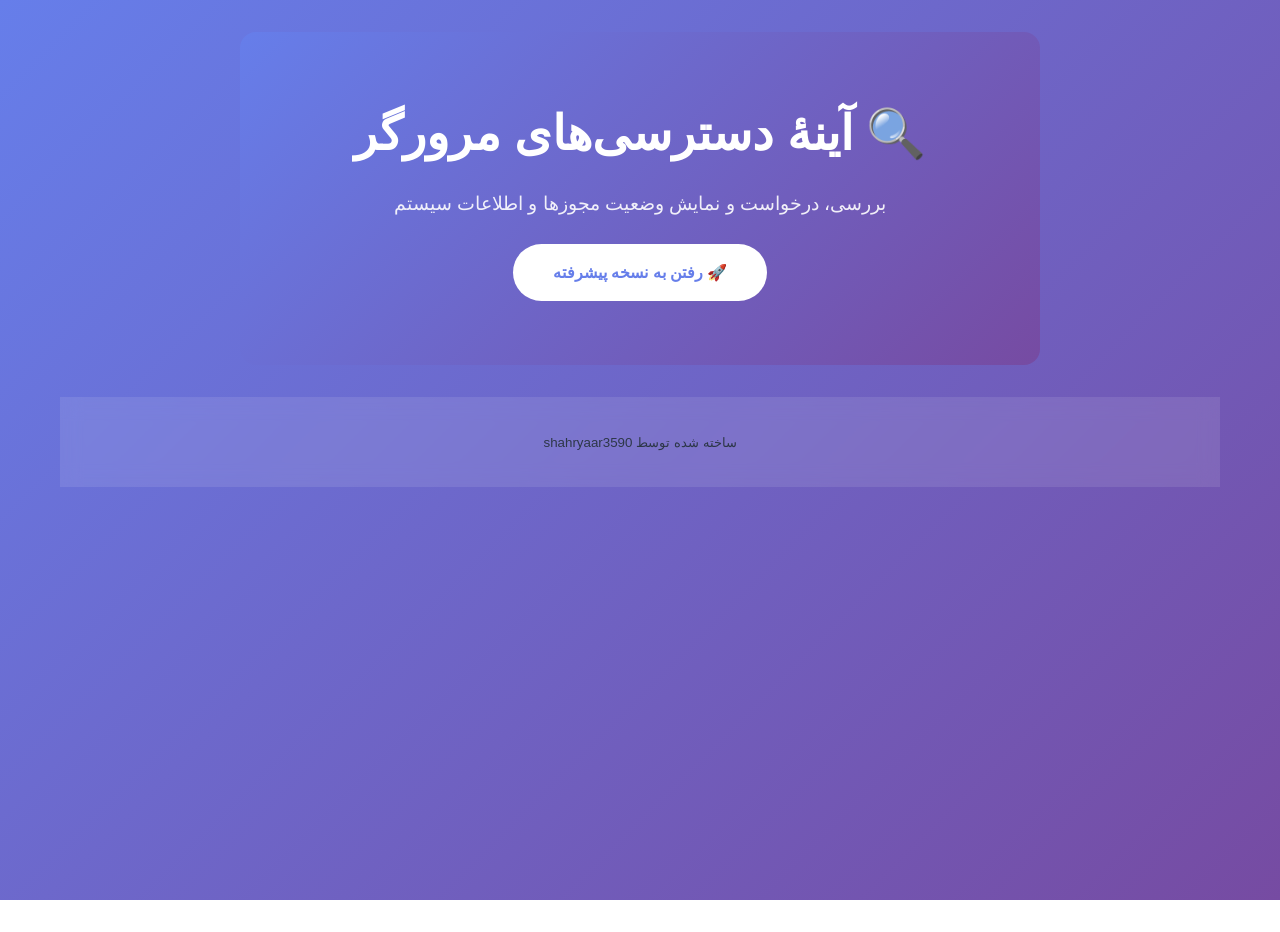
==== commit cf02de3f: "refactor: تفکیک کامل کد و بهبود ساختار پروژه - تفکیک کد Main.html به ماژول‌های جداگانه:   - js/permi" ====
--- a/index.html
+++ b/index.html
@@ -1,52 +1,47 @@
 <!DOCTYPE html>
 <html lang="fa" dir="rtl">
 <head>
-  <meta charset="UTF-8">
-  <title>آینهٔ دسترسی‌های مرورگر</title>
-  <meta name="viewport" content="width=device-width, initial-scale=1">
-  <link rel="stylesheet" href="style.css">
+    <meta charset="UTF-8">
+    <title>آینهٔ دسترسی‌های مرورگر</title>
+    <meta name="viewport" content="width=device-width, initial-scale=1">
+    <link rel="stylesheet" href="style-v2.css">
+    <style>
+        .hero {
+            text-align: center;
+            padding: 4rem 2rem;
+            background: linear-gradient(135deg, #667eea 0%, #764ba2 100%);
+            border-radius: 16px;
+            color: white;
+            margin: 2rem auto;
+            max-width: 800px;
+        }
+        .hero h1 { font-size: 3rem; margin-bottom: 1rem; }
+        .hero p { font-size: 1.2rem; opacity: 0.9; }
+        .cta-btn {
+            display: inline-block;
+            padding: 1rem 2.5rem;
+            background: white;
+            color: #667eea;
+            text-decoration: none;
+            border-radius: 50px;
+            font-weight: bold;
+            margin-top: 1.5rem;
+            transition: transform 0.3s;
+        }
+        .cta-btn:hover { transform: scale(1.05); }
+        .footer { text-align: center; margin-top: 2rem; color: var(--muted); }
+    </style>
 </head>
 <body>
-  <header>
-    <h1>آینهٔ دسترسی‌های مرورگر</h1>
-    <p>بررسی، درخواست و نمایش وضعیت مجوزها و اطلاعات سیستم</p>
-  </header>
-
-  <main>
-    <section id="permissions">
-      <h2>مجوزها</h2>
-      <div id="permList"></div>
-    </section>
-
-    <section id="actions">
-      <h2>درخواست‌ها</h2>
-      <button onclick="requestGeo()">موقعیت</button>
-      <button onclick="requestClipboard()">کلیپ‌بورد</button>
-      <button onclick="requestCamera()">دوربین</button>
-      <video id="cameraView" autoplay playsinline width="320" height="240" style="margin-top:10px;"></video>
-    </section>
-
-    <section id="systemInfo">
-      <h2>اطلاعات سیستم مرورگر</h2>
-      <button onclick="showSystemInfo()">بررسی سیستم من</button>
-      <div id="infoOutput" style="margin-top:10px; font-family:monospace;"></div>
-    </section>
-
-    <section id="export">
-      <h2>صادرات</h2>
-      <button onclick="exportStatus()">ذخیره وضعیت</button>
-    </section>
-  </main>
-
-    <div style="text-align:center; margin-top:20px;">
-        <a href="index-v2.html" style="display:inline-block; padding:10px 20px; background:#667eea; color:white; text-decoration:none; border-radius:5px;">
-            🚀 رفتن به نسخه پیشرفته
-        </a>
+    <div class="container">
+        <div class="hero">
+            <h1>🔍 آینهٔ دسترسی‌های مرورگر</h1>
+            <p>بررسی، درخواست و نمایش وضعیت مجوزها و اطلاعات سیستم</p>
+            <a href="Main.html" class="cta-btn">🚀 رفتن به نسخه پیشرفته</a>
+        </div>
+        <div class="footer">
+            <small>ساخته شده توسط shahryaar3590</small>
+        </div>
     </div>
-  <footer>
-    <p>ساخته شده توسط shahryaar3590</p>
-  </footer>
-
-  <script src="script.js"></script>
 </body>
 </html>
--- a/style-v2.css
+++ b/style-v2.css
@@ -0,0 +1,350 @@
+/* استایل جدید - style-v2.css */
+
+/* Reset و Base */
+* {
+  margin: 0;
+  padding: 0;
+  box-sizing: border-box;
+}
+
+:root {
+  --primary-color: #667eea;
+  --secondary-color: #764ba2;
+  --success-color: #48bb78;
+  --danger-color: #f56565;
+  --warning-color: #ed8936;
+  --info-color: #4299e1;
+  --dark-color: #2d3748;
+  --light-color: #f7fafc;
+  --text-color: #2d3748;
+  --bg-color: #ffffff;
+  --card-bg: #ffffff;
+  --shadow: 0 10px 30px rgba(0, 0, 0, 0.1);
+  --radius: 12px;
+  --transition: all 0.3s ease;
+}
+
+/* تم تاریک */
+[data-theme="dark"] {
+  --primary-color: #7f9cf5;
+  --secondary-color: #9f7aea;
+  --text-color: #e2e8f0;
+  --bg-color: #1a202c;
+  --card-bg: #2d3748;
+  --shadow: 0 10px 30px rgba(0, 0, 0, 0.3);
+}
+
+/* فونت فارسی */
+* {
+  font-family: 'Vazirmatn', sans-serif;
+  line-height: 1.6;
+}
+
+body {
+  background: linear-gradient(135deg, var(--primary-color) 0%, var(--secondary-color) 100%);
+  color: var(--text-color);
+  background-attachment: fixed;
+  min-height: 100vh;
+  transition: var(--transition);
+}
+
+.container {
+  max-width: 1200px;
+  margin: 0 auto;
+  padding: 0 20px;
+}
+
+/* هدر */
+.header {
+  background: rgba(255, 255, 255, 0.1);
+  backdrop-filter: blur(10px);
+  padding: 2rem 0;
+  text-align: center;
+  margin-bottom: 2rem;
+}
+
+.logo {
+  font-size: 2.5rem;
+  margin-bottom: 0.5rem;
+  background: linear-gradient(45deg, #fff, #e2e8f0);
+  -webkit-background-clip: text;
+  -webkit-text-fill-color: transparent;
+}
+
+.subtitle {
+  font-size: 1.1rem;
+  opacity: 0.9;
+}
+
+/* گرید اصلی */
+.grid {
+  display: grid;
+  grid-template-columns: repeat(auto-fit, minmax(300px, 1fr));
+  gap: 2rem;
+  margin-bottom: 3rem;
+}
+
+/* کارت‌ها */
+.card {
+  background: var(--card-bg);
+  border-radius: var(--radius);
+  padding: 1.5rem;
+  box-shadow: var(--shadow);
+  transition: var(--transition);
+}
+
+.card:hover {
+  transform: translateY(-5px);
+  box-shadow: 0 15px 35px rgba(0, 0, 0, 0.2);
+}
+
+.card-title {
+  font-size: 1.5rem;
+  margin-bottom: 1rem;
+  color: var(--primary-color);
+  display: flex;
+  align-items: center;
+  gap: 0.5rem;
+}
+
+/* دکمه‌ها */
+.btn {
+  padding: 0.75rem 1.5rem;
+  border: none;
+  border-radius: 8px;
+  font-size: 1rem;
+  cursor: pointer;
+  transition: var(--transition);
+  display: inline-flex;
+  align-items: center;
+  justify-content: center;
+  gap: 0.5rem;
+  font-weight: 500;
+}
+
+.btn:hover {
+  transform: translateY(-2px);
+}
+
+.btn-primary {
+  background: var(--primary-color);
+  color: white;
+}
+
+.btn-secondary {
+  background: var(--secondary-color);
+  color: white;
+}
+
+.btn-success {
+  background: var(--success-color);
+  color: white;
+}
+
+.btn-danger {
+  background: var(--danger-color);
+  color: white;
+}
+
+.btn-warning {
+  background: var(--warning-color);
+  color: white;
+}
+
+.btn-info {
+  background: var(--info-color);
+  color: white;
+}
+
+.btn-icon {
+  font-size: 1.2rem;
+}
+
+/* گرید مجوزها */
+.permissions-grid {
+  display: grid;
+  gap: 1rem;
+}
+
+.permission-item {
+  background: rgba(0, 0, 0, 0.05);
+  padding: 1rem;
+  border-radius: 8px;
+  display: flex;
+  justify-content: space-between;
+  align-items: center;
+}
+
+.permission-name {
+  font-weight: bold;
+}
+
+.permission-status {
+  padding: 0.25rem 0.75rem;
+  border-radius: 20px;
+  font-size: 0.9rem;
+}
+
+.status-granted {
+  background: #c6f6d5;
+  color: #22543d;
+}
+
+.status-denied {
+  background: #fed7d7;
+  color: #742a2a;
+}
+
+.status-prompt {
+  background: #feebc8;
+  color: #744210;
+}
+
+/* گرید اکشن‌ها */
+.actions-grid {
+  display: grid;
+  grid-template-columns: repeat(auto-fit, minmax(150px, 1fr));
+  gap: 1rem;
+  margin-bottom: 1.5rem;
+}
+
+.camera-preview {
+  text-align: center;
+  margin-top: 1.5rem;
+}
+
+#cameraView {
+  border-radius: 8px;
+  border: 3px solid var(--primary-color);
+  background: #000;
+}
+
+/* خروجی اطلاعات */
+.info-output {
+  margin-top: 1.5rem;
+  background: rgba(0, 0, 0, 0.05);
+  border-radius: 8px;
+  padding: 1rem;
+  overflow-x: auto;
+}
+
+#infoOutput {
+  white-space: pre-wrap;
+  font-family: 'Courier New', monospace;
+  font-size: 0.9rem;
+}
+
+/* دکمه‌های صادرات */
+.export-buttons {
+  display: flex;
+  gap: 1rem;
+  flex-wrap: wrap;
+}
+
+/* فوتر */
+.footer {
+  text-align: center;
+  padding: 2rem 0;
+  margin-top: 3rem;
+  background: rgba(255, 255, 255, 0.1);
+  backdrop-filter: blur(10px);
+}
+
+.footer-links {
+  margin-top: 1rem;
+}
+
+.footer-links a {
+  color: white;
+  text-decoration: none;
+  margin: 0 0.5rem;
+}
+
+.footer-links a:hover {
+  text-decoration: underline;
+}
+
+/* Notification */
+.notification {
+  position: fixed;
+  top: 20px;
+  left: 50%;
+  transform: translateX(-50%);
+  padding: 1rem 2rem;
+  border-radius: 8px;
+  color: white;
+  z-index: 1000;
+  display: none;
+  animation: slideIn 0.3s ease;
+}
+
+@keyframes slideIn {
+  from {
+    opacity: 0;
+    transform: translateX(-50%) translateY(-20px);
+  }
+  to {
+    opacity: 1;
+    transform: translateX(-50%) translateY(0);
+  }
+}
+
+/* Dark Mode Toggle */
+.dark-mode-toggle {
+  position: fixed;
+  top: 20px;
+  left: 20px;
+  background: var(--card-bg);
+  border: none;
+  width: 50px;
+  height: 50px;
+  border-radius: 50%;
+  display: flex;
+  align-items: center;
+  justify-content: center;
+  cursor: pointer;
+  font-size: 1.5rem;
+  box-shadow: var(--shadow);
+  z-index: 1000;
+}
+
+/* ریسپانسیو */
+@media (max-width: 768px) {
+  .grid {
+    grid-template-columns: 1fr;
+  }
+  
+  .logo {
+    font-size: 2rem;
+  }
+  
+  .actions-grid {
+    grid-template-columns: 1fr;
+  }
+  
+  .export-buttons {
+    justify-content: center;
+  }
+  
+  .dark-mode-toggle {
+    top: 10px;
+    left: 10px;
+    width: 40px;
+    height: 40px;
+  }
+}
+
+/* Loader */
+.loader {
+  border: 3px solid #f3f3f3;
+  border-top: 3px solid var(--primary-color);
+  border-radius: 50%;
+  width: 20px;
+  height: 20px;
+  animation: spin 1s linear infinite;
+}
+
+@keyframes spin {
+  0% { transform: rotate(0deg); }
+  100% { transform: rotate(360deg); }
+}
